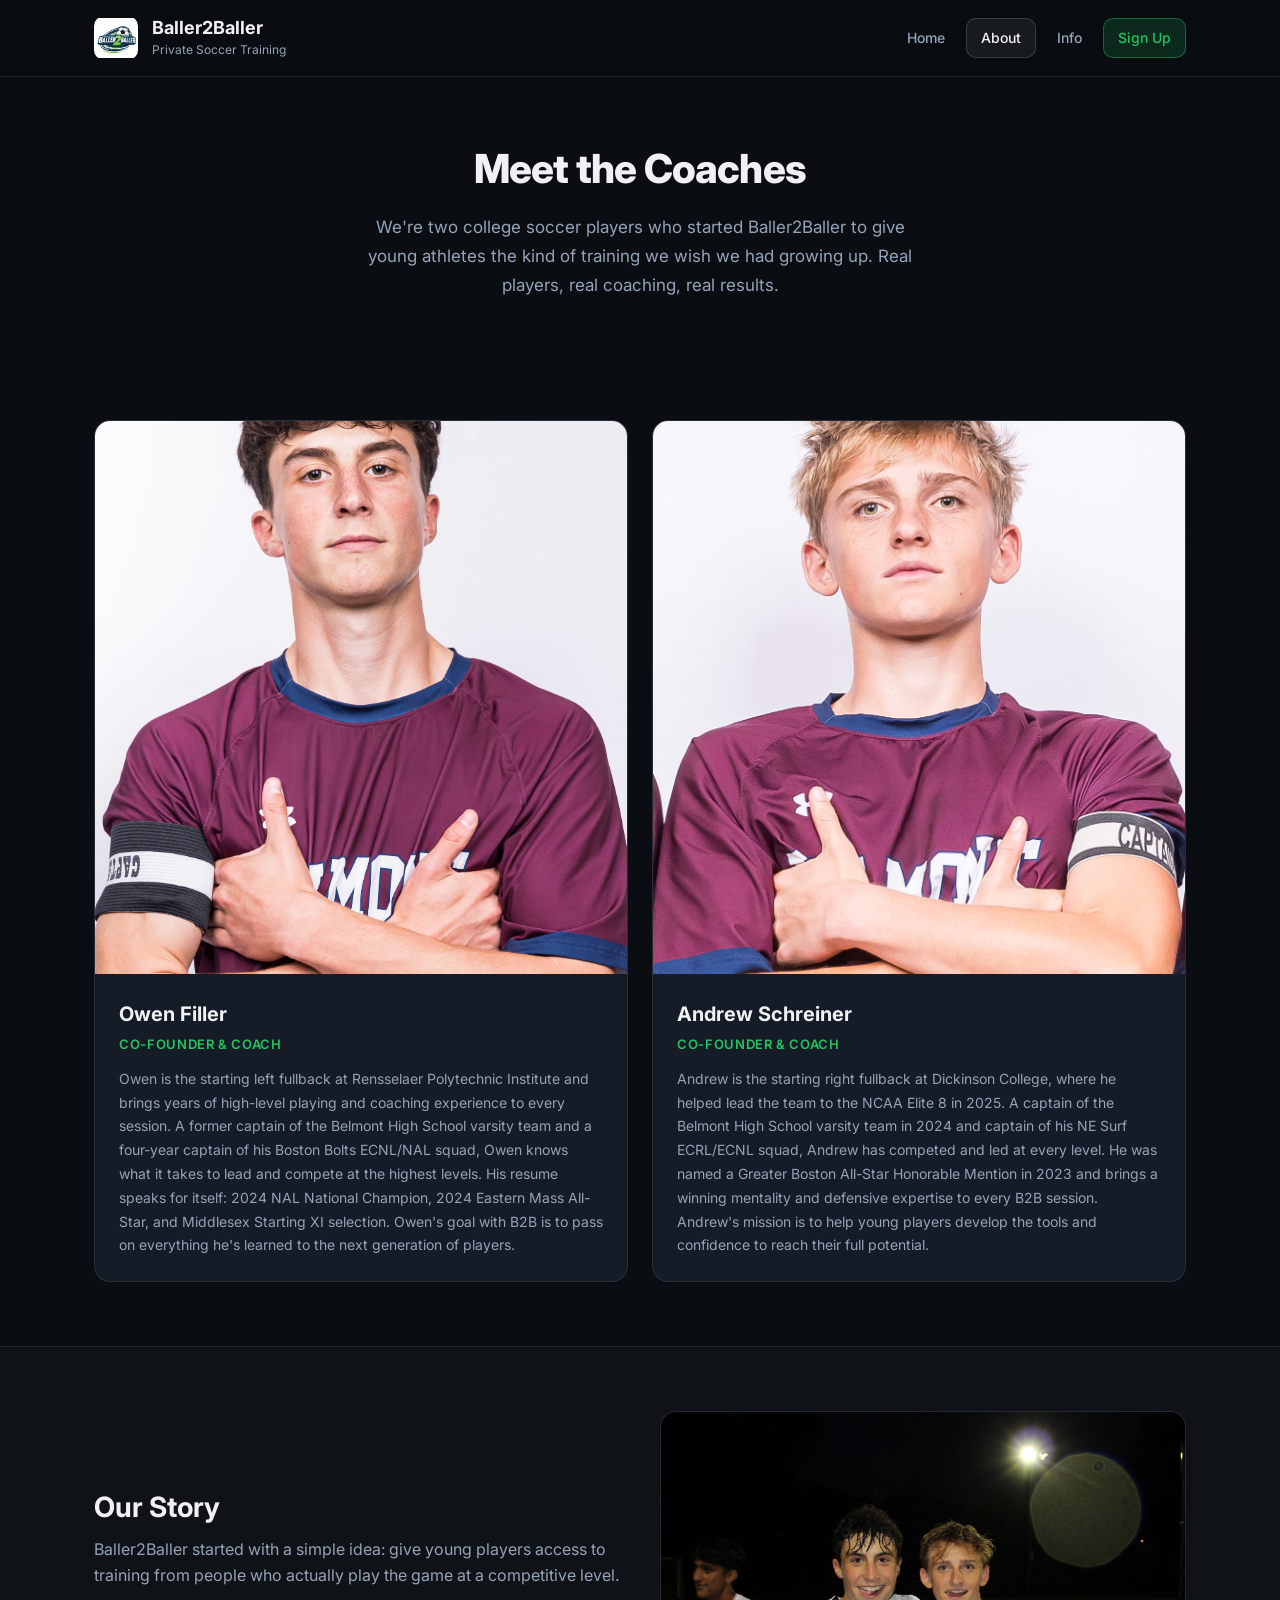
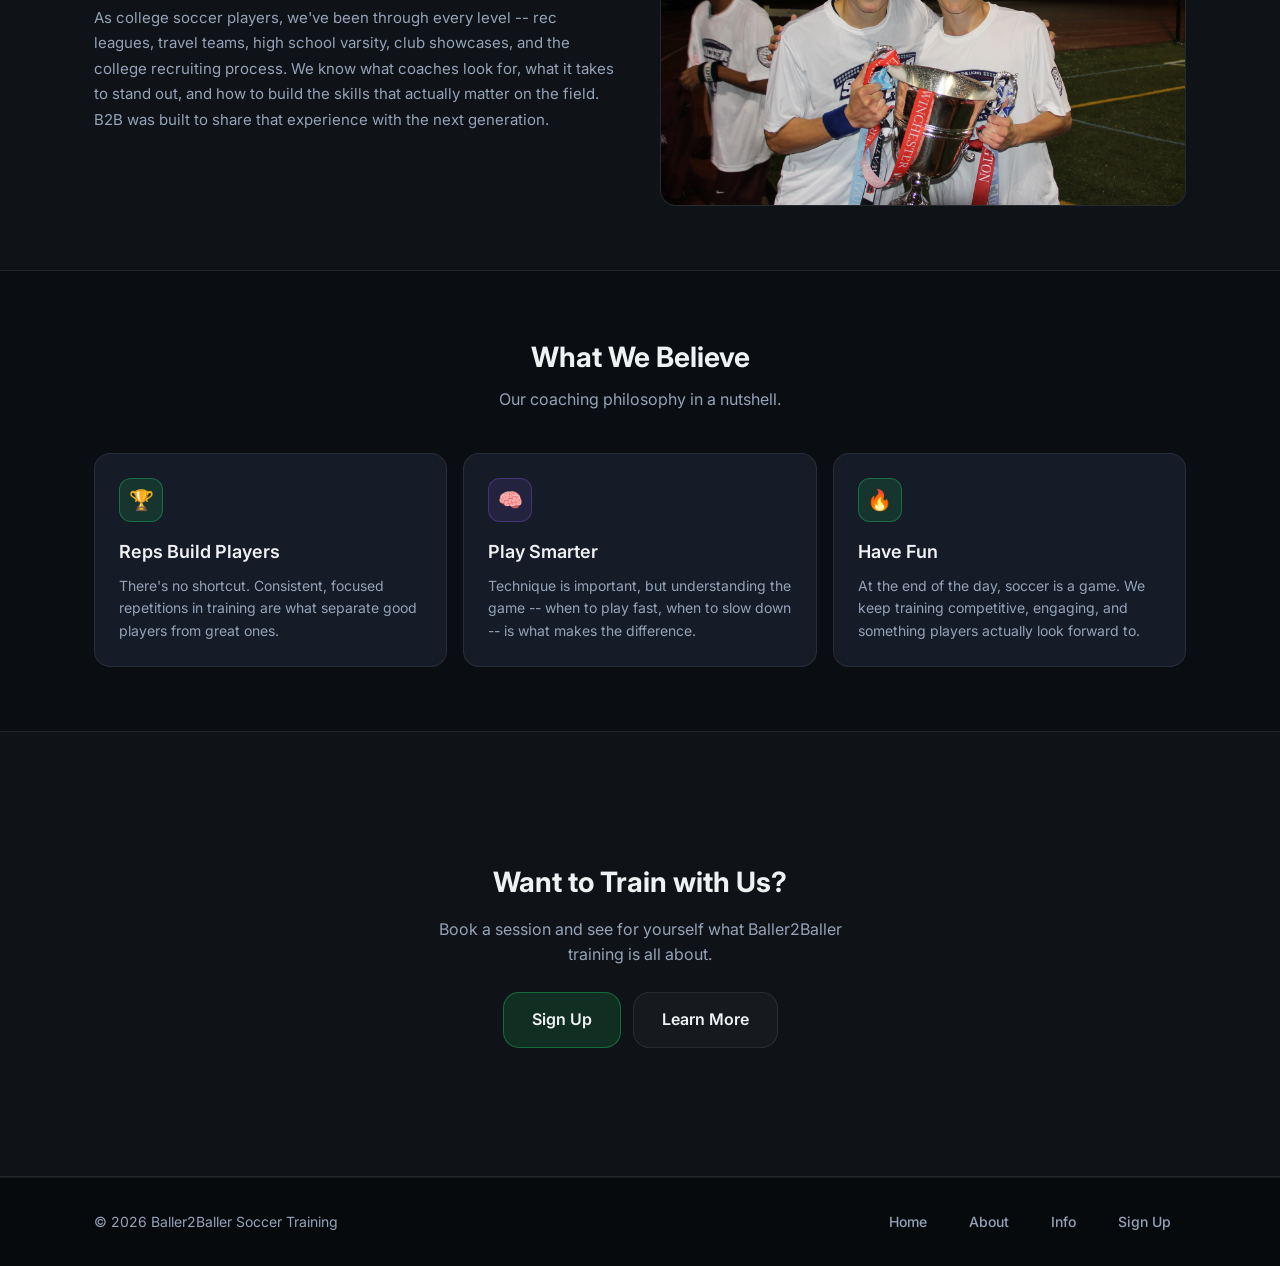
==== b2b-about.html @ dcfa29cb "Add files via upload" ====
<!DOCTYPE html>
<html lang="en">
<head>
  <meta charset="UTF-8">
  <meta name="viewport" content="width=device-width, initial-scale=1.0">
  <title>About | Baller2Baller</title>
  <link rel="preconnect" href="https://fonts.googleapis.com">
  <link rel="preconnect" href="https://fonts.gstatic.com" crossorigin>
  <link href="https://fonts.googleapis.com/css2?family=Inter:wght@400;500;600;700;800&display=swap" rel="stylesheet">
  <link rel="stylesheet" href="b2b-styles.css?v=2">
</head>
<body>

  <!-- Header -->
  <header class="site-header">
    <div class="container header-inner">
      <a href="b2b-home.html" class="brand">
        <img class="brand-logo-img" src="hero.jpg" alt="B2B Logo" style="width:44px;height:44px;max-width:44px;object-fit:contain;border-radius:10px;flex-shrink:0;">
        <div class="brand-text">
          <h1>Baller2Baller</h1>
          <p>Private Soccer Training</p>
        </div>
      </a>

      <button class="nav-toggle" id="navToggle" aria-label="Toggle menu">&#9776;</button>

      <nav class="nav" id="navMenu">
        <a class="nav-link" href="b2b-home.html">Home</a>
        <a class="nav-link active" href="b2b-about.html">About</a>
        <a class="nav-link" href="b2b-info.html">Info</a>
        <a class="nav-link nav-cta" href="b2b-signup.html">Sign Up</a>
      </nav>
    </div>
  </header>

  <main>
    <!-- Page Hero -->
    <section class="page-hero">
      <h2>Meet the Coaches</h2>
      <p>
        We're two college soccer players who started Baller2Baller to give young athletes the kind
        of training we wish we had growing up. Real players, real coaching, real results.
      </p>
    </section>

    <!-- Coach Profiles -->
    <section class="section">
      <div class="container">
        <div class="coaches-grid">

          <!-- Coach 1: You -->
          <div class="coach-card">
            <div class="coach-image">
              <img src="coach-owen.jpg" alt="Owen - Coach & Co-Founder"
                   style="object-position: center 5%; transform: scale(1.35);"
                   onerror="this.style.display='none'; this.nextElementSibling.style.display='flex';">
              <div class="image-placeholder" style="display:none;">
                <div class="icon">&#128247;</div>
                <p>Add your photo at<br><strong>coach-owen.jpg</strong></p>
              </div>
            </div>
            <div class="coach-info">
              <h3>Owen Filler</h3>
              <div class="coach-role">Co-Founder & Coach</div>
              <p class="coach-bio">
                Owen is the starting left fullback at Rensselaer Polytechnic Institute and brings
                years of high-level playing and coaching experience to every session. A former
                captain of the Belmont High School varsity team and a four-year captain of his
                Boston Bolts ECNL/NAL squad, Owen knows what it takes to lead and compete at
                the highest levels. His resume speaks for itself: 2024 NAL National Champion,
                2024 Eastern Mass All-Star, and Middlesex Starting XI selection. Owen's goal
                with B2B is to pass on everything he's learned to the next generation of players.
              </p>
            </div>
          </div>

          <!-- Coach 2: Andrew -->
          <div class="coach-card">
            <div class="coach-image">
              <img src="coach-andrew.jpg" alt="Andrew - Coach & Co-Founder"
                   style="object-position: center 5%;"
                   onerror="this.style.display='none'; this.nextElementSibling.style.display='flex';">
              <div class="image-placeholder" style="display:none;">
                <div class="icon">&#128247;</div>
                <p>Add Andrew's photo at<br><strong>coach-andrew.jpg</strong></p>
              </div>
            </div>
            <div class="coach-info">
              <h3>Andrew Schreiner</h3>
              <div class="coach-role">Co-Founder & Coach</div>
              <p class="coach-bio">
                Andrew is the starting right fullback at Dickinson College, where he helped lead
                the team to the NCAA Elite 8 in 2025. A captain of the Belmont High School
                varsity team in 2024 and captain of his NE Surf ECRL/ECNL squad, Andrew has
                competed and led at every level. He was named a Greater Boston All-Star
                Honorable Mention in 2023 and brings a winning mentality and defensive
                expertise to every B2B session. Andrew's mission is to help young players
                develop the tools and confidence to reach their full potential.
              </p>
            </div>
          </div>

        </div>
      </div>
    </section>

    <!-- Our Story -->
    <section class="section section-alt">
      <div class="container split">
        <div>
          <h2 class="section-title">Our Story</h2>
          <p class="section-subtitle" style="margin-bottom: 16px;">
            Baller2Baller started with a simple idea: give young players access to training
            from people who actually play the game at a competitive level.
          </p>
          <p style="color: var(--text-secondary); font-size: 15px; line-height: 1.7;">
            As college soccer players, we've been through every level -- rec leagues, travel
            teams, high school varsity, club showcases, and the college recruiting process.
            We know what coaches look for, what it takes to stand out, and how to build the
            skills that actually matter on the field. B2B was built to share that experience
            with the next generation.
          </p>
        </div>

        <div class="image-frame">
          <img src="coaches.jpg?v=2" alt="Owen and Andrew" style="width:100%;height:100%;object-fit:cover;object-position:35% 25%;transform:scale(1.4);">
        </div>
      </div>
    </section>

    <!-- What We Believe -->
    <section class="section">
      <div class="container">
        <div class="section-header">
          <h2 class="section-title">What We Believe</h2>
          <p class="section-subtitle">Our coaching philosophy in a nutshell.</p>
        </div>

        <div class="card-grid">
          <div class="card">
            <div class="card-icon">&#127942;</div>
            <h3>Reps Build Players</h3>
            <p>There's no shortcut. Consistent, focused repetitions in training are what separate good players from great ones.</p>
          </div>

          <div class="card">
            <div class="card-icon purple">&#129504;</div>
            <h3>Play Smarter</h3>
            <p>Technique is important, but understanding the game -- when to play fast, when to slow down -- is what makes the difference.</p>
          </div>

          <div class="card">
            <div class="card-icon">&#128293;</div>
            <h3>Have Fun</h3>
            <p>At the end of the day, soccer is a game. We keep training competitive, engaging, and something players actually look forward to.</p>
          </div>
        </div>
      </div>
    </section>

    <!-- CTA -->
    <section class="section section-alt">
      <div class="cta-block">
        <h3>Want to Train with Us?</h3>
        <p>Book a session and see for yourself what Baller2Baller training is all about.</p>
        <div class="btn-row">
          <a class="btn btn-lg" href="b2b-signup.html">Sign Up</a>
          <a class="btn btn-ghost btn-lg" href="b2b-info.html">Learn More</a>
        </div>
      </div>
    </section>
  </main>

  <!-- Footer -->
  <footer class="site-footer">
    <div class="container footer-inner">
      <p>&copy; 2026 Baller2Baller Soccer Training</p>
      <div class="row gap-sm">
        <a class="nav-link" href="b2b-home.html">Home</a>
        <a class="nav-link" href="b2b-about.html">About</a>
        <a class="nav-link" href="b2b-info.html">Info</a>
        <a class="nav-link" href="b2b-signup.html">Sign Up</a>
      </div>
    </div>
  </footer>

  <script src="b2b-script.js"></script>
</body>
</html>
---- b2b-styles.css ----
/* ========================================
   Baller2Baller (B2B) Soccer Training
   Modern & Minimal Design System
   ======================================== */

*, *::before, *::after { box-sizing: border-box; margin: 0; padding: 0; }

:root {
  --bg: #0a0e13;
  --surface: #111820;
  --card: #151c27;
  --card-hover: #1a2233;
  --text: #f0f1f3;
  --text-secondary: #94a3b8;
  --accent: #22c55e;
  --accent-glow: rgba(34, 197, 94, 0.15);
  --accent-border: rgba(34, 197, 94, 0.4);
  --purple: #8b5cf6;
  --purple-glow: rgba(139, 92, 246, 0.12);
  --border: rgba(255, 255, 255, 0.08);
  --border-hover: rgba(255, 255, 255, 0.15);
  --radius: 16px;
  --radius-sm: 10px;
  --radius-full: 999px;
  --font: 'Inter', -apple-system, BlinkMacSystemFont, 'Segoe UI', sans-serif;
  --transition: 0.25s cubic-bezier(0.4, 0, 0.2, 1);
}

/* Base */
html { scroll-behavior: smooth; }

body {
  font-family: var(--font);
  background: var(--bg);
  color: var(--text);
  line-height: 1.6;
  min-height: 100vh;
  -webkit-font-smoothing: antialiased;
}

img { max-width: 100%; display: block; }
img.brand-logo-img { width: 44px !important; height: 44px !important; max-width: 44px !important; object-fit: contain !important; flex-shrink: 0; border-radius: 10px; }
a { color: inherit; text-decoration: none; }

.container {
  max-width: 1140px;
  margin: 0 auto;
  padding: 0 24px;
}

/* ---- Header / Nav ---- */
.site-header {
  position: sticky;
  top: 0;
  z-index: 100;
  background: rgba(10, 14, 19, 0.88);
  backdrop-filter: blur(16px);
  -webkit-backdrop-filter: blur(16px);
  border-bottom: 1px solid var(--border);
  padding-left: 20px;
  padding-right: 20px;
}

.header-inner {
  display: flex;
  align-items: center;
  justify-content: space-between;
  padding: 16px 24px;
  gap: 16px;
}

.brand {
  display: flex;
  align-items: center;
  gap: 14px;
}

.brand-logo {
  width: 44px;
  height: 44px;
  border-radius: 12px;
  background: linear-gradient(135deg, var(--accent), #16a34a);
  display: grid;
  place-items: center;
  font-weight: 800;
  font-size: 16px;
  color: #fff;
  flex-shrink: 0;
}

.brand-logo-img {
  width: 44px;
  height: 44px;
  min-width: 44px;
  max-width: 44px;
  border-radius: 10px;
  object-fit: contain;
  flex-shrink: 0;
}

.brand-text h1 {
  font-size: 18px;
  font-weight: 700;
  line-height: 1.2;
}

.brand-text p {
  font-size: 12px;
  color: var(--text-secondary);
  margin-top: 1px;
}

.nav {
  display: flex;
  align-items: center;
  gap: 6px;
}

.nav-link {
  padding: 8px 14px;
  border-radius: var(--radius-sm);
  font-size: 14px;
  font-weight: 500;
  color: var(--text-secondary);
  border: 1px solid transparent;
  transition: var(--transition);
}

.nav-link:hover {
  color: var(--text);
  background: rgba(255, 255, 255, 0.04);
  border-color: var(--border);
}

.nav-link.active {
  color: var(--text);
  background: rgba(255, 255, 255, 0.06);
  border-color: var(--border-hover);
}

.nav-cta {
  color: var(--accent) !important;
  border-color: var(--accent-border) !important;
  background: var(--accent-glow) !important;
}

.nav-cta:hover {
  background: rgba(34, 197, 94, 0.22) !important;
}

/* Mobile nav toggle */
.nav-toggle {
  display: none;
  background: none;
  border: 1px solid var(--border);
  border-radius: var(--radius-sm);
  color: var(--text);
  padding: 8px 10px;
  cursor: pointer;
  font-size: 20px;
  line-height: 1;
}

/* ---- Buttons ---- */
.btn {
  display: inline-flex;
  align-items: center;
  gap: 8px;
  padding: 12px 22px;
  border-radius: var(--radius-sm);
  font-size: 15px;
  font-weight: 600;
  border: 1px solid var(--accent-border);
  background: var(--accent-glow);
  color: var(--text);
  cursor: pointer;
  transition: var(--transition);
}

.btn:hover {
  background: rgba(34, 197, 94, 0.25);
  transform: translateY(-1px);
}

.btn-ghost {
  border-color: var(--border);
  background: rgba(255, 255, 255, 0.03);
}

.btn-ghost:hover {
  background: rgba(255, 255, 255, 0.07);
  border-color: var(--border-hover);
}

.btn-lg {
  padding: 14px 28px;
  font-size: 16px;
  border-radius: var(--radius);
}

/* ---- Sections ---- */
.section {
  padding: 64px 0;
}

.section-alt {
  background: rgba(255, 255, 255, 0.02);
  border-top: 1px solid var(--border);
  border-bottom: 1px solid var(--border);
}

.section-title {
  font-size: 28px;
  font-weight: 700;
  margin-bottom: 8px;
}

.section-subtitle {
  color: var(--text-secondary);
  font-size: 16px;
  margin-bottom: 32px;
  max-width: 600px;
}

.section-header {
  text-align: center;
  margin-bottom: 40px;
}

.section-header .section-subtitle {
  margin-left: auto;
  margin-right: auto;
}

/* ---- Hero (Home Page) ---- */
.hero {
  padding: 80px 0 60px;
  position: relative;
  overflow: hidden;
}

.hero::before {
  content: '';
  position: absolute;
  top: -50%;
  left: 50%;
  transform: translateX(-50%);
  width: 600px;
  height: 600px;
  background: radial-gradient(circle, rgba(34, 197, 94, 0.06) 0%, transparent 70%);
  pointer-events: none;
}

.hero-grid {
  display: grid;
  grid-template-columns: 1.1fr 0.9fr;
  gap: 40px;
  align-items: center;
}

.hero-title {
  font-size: 48px;
  font-weight: 800;
  line-height: 1.08;
  margin-bottom: 16px;
  letter-spacing: -0.02em;
}

.hero-title .highlight {
  background: linear-gradient(135deg, var(--accent), #4ade80);
  -webkit-background-clip: text;
  -webkit-text-fill-color: transparent;
  background-clip: text;
}

.hero-text {
  color: var(--text-secondary);
  font-size: 17px;
  margin-bottom: 24px;
  max-width: 480px;
  line-height: 1.7;
}

.hero-actions {
  display: flex;
  gap: 12px;
  flex-wrap: wrap;
  margin-bottom: 28px;
}

.hero-badges {
  display: flex;
  gap: 10px;
  flex-wrap: wrap;
}

.badge {
  border: 1px solid var(--border);
  background: rgba(255, 255, 255, 0.03);
  padding: 6px 14px;
  border-radius: var(--radius-full);
  font-size: 13px;
  color: var(--text-secondary);
}

/* ---- Image Containers ---- */
.image-frame {
  border: 1px solid var(--border);
  border-radius: var(--radius);
  background: rgba(255, 255, 255, 0.02);
  overflow: hidden;
  position: relative;
  aspect-ratio: 4 / 3;
}

.image-frame img {
  width: 100%;
  height: 100%;
  object-fit: cover;
}

.image-frame.tall { aspect-ratio: 3 / 4; }
.image-frame.square { aspect-ratio: 1; }
.image-frame.wide { aspect-ratio: 16 / 9; }

.image-placeholder {
  position: absolute;
  inset: 0;
  display: flex;
  flex-direction: column;
  align-items: center;
  justify-content: center;
  color: var(--text-secondary);
  text-align: center;
  padding: 24px;
  gap: 8px;
}

.image-placeholder .icon {
  font-size: 32px;
  opacity: 0.4;
}

.image-placeholder p {
  font-size: 13px;
  opacity: 0.7;
}

/* ---- Cards ---- */
.card-grid {
  display: grid;
  grid-template-columns: repeat(3, 1fr);
  gap: 16px;
}

.card {
  border: 1px solid var(--border);
  border-radius: var(--radius);
  background: var(--card);
  padding: 24px;
  transition: var(--transition);
}

.card:hover {
  border-color: var(--border-hover);
  background: var(--card-hover);
  transform: translateY(-2px);
}

.card-icon {
  width: 44px;
  height: 44px;
  border-radius: 12px;
  display: grid;
  place-items: center;
  font-size: 20px;
  margin-bottom: 16px;
  background: var(--accent-glow);
  border: 1px solid var(--accent-border);
}

.card-icon.purple {
  background: var(--purple-glow);
  border-color: rgba(139, 92, 246, 0.3);
}

.card h3 {
  font-size: 18px;
  font-weight: 600;
  margin-bottom: 8px;
}

.card p {
  color: var(--text-secondary);
  font-size: 14px;
  line-height: 1.6;
}

/* ---- Split Layout ---- */
.split {
  display: grid;
  grid-template-columns: 1fr 1fr;
  gap: 40px;
  align-items: center;
}

.split-reverse { direction: rtl; }
.split-reverse > * { direction: ltr; }

/* ---- Coach Bio Cards (About Page) ---- */
.coach-card {
  border: 1px solid var(--border);
  border-radius: var(--radius);
  background: var(--card);
  overflow: hidden;
}

.coach-image {
  aspect-ratio: 1 / 1.04;
  background: rgba(255, 255, 255, 0.02);
  position: relative;
  overflow: hidden;
}

.coach-image img {
  width: 100%;
  height: 100%;
  object-fit: cover;
}

.coach-info {
  padding: 24px;
}

.coach-info h3 {
  font-size: 20px;
  font-weight: 700;
  margin-bottom: 4px;
}

.coach-role {
  color: var(--accent);
  font-size: 13px;
  font-weight: 600;
  text-transform: uppercase;
  letter-spacing: 0.05em;
  margin-bottom: 12px;
}

.coach-bio {
  color: var(--text-secondary);
  font-size: 14px;
  line-height: 1.7;
}

.coaches-grid {
  display: grid;
  grid-template-columns: 1fr 1fr;
  gap: 24px;
}

/* ---- Info Page ---- */
.info-block {
  display: grid;
  grid-template-columns: 1fr 1fr;
  gap: 40px;
  align-items: center;
  padding: 48px 0;
}

.info-block:not(:last-child) {
  border-bottom: 1px solid var(--border);
}

.info-block.reverse {
  direction: rtl;
}

.info-block.reverse > * {
  direction: ltr;
}

.info-content h3 {
  font-size: 24px;
  font-weight: 700;
  margin-bottom: 12px;
}

.info-content p {
  color: var(--text-secondary);
  font-size: 15px;
  line-height: 1.7;
  margin-bottom: 12px;
}

.info-list {
  list-style: none;
  margin-top: 16px;
}

.info-list li {
  color: var(--text-secondary);
  font-size: 14px;
  padding: 8px 0;
  padding-left: 20px;
  position: relative;
}

.info-list li::before {
  content: '';
  position: absolute;
  left: 0;
  top: 50%;
  transform: translateY(-50%);
  width: 8px;
  height: 8px;
  border-radius: 50%;
  background: var(--accent);
  opacity: 0.6;
}

/* ---- Signup / Embed Page ---- */
.embed-section {
  margin-bottom: 48px;
}

.embed-label {
  font-size: 13px;
  font-weight: 600;
  text-transform: uppercase;
  letter-spacing: 0.06em;
  color: var(--accent);
  margin-bottom: 12px;
}

.embed-container {
  border: 1px solid var(--border);
  border-radius: var(--radius);
  background: var(--card);
  overflow: hidden;
  min-height: 500px;
  position: relative;
}

.embed-container iframe {
  width: 100%;
  height: 100%;
  min-height: 500px;
  border: none;
  display: block;
}

.embed-placeholder {
  display: flex;
  flex-direction: column;
  align-items: center;
  justify-content: center;
  min-height: 500px;
  color: var(--text-secondary);
  text-align: center;
  padding: 40px;
  gap: 12px;
}

.embed-placeholder .embed-icon {
  font-size: 48px;
  opacity: 0.3;
}

.embed-placeholder h4 {
  font-size: 18px;
  color: var(--text);
}

.embed-placeholder p {
  font-size: 14px;
  max-width: 400px;
}

.embed-placeholder code {
  background: rgba(255, 255, 255, 0.06);
  padding: 4px 10px;
  border-radius: 6px;
  font-size: 13px;
  color: var(--accent);
}

/* ---- Page Hero (inner pages) ---- */
.page-hero {
  padding: 60px 0 32px;
  text-align: center;
}

.page-hero h2 {
  font-size: 40px;
  font-weight: 800;
  margin-bottom: 12px;
  letter-spacing: -0.02em;
}

.page-hero p {
  color: var(--text-secondary);
  font-size: 17px;
  max-width: 560px;
  margin: 0 auto 24px;
  line-height: 1.7;
}

/* ---- CTA Block ---- */
.cta-block {
  text-align: center;
  padding: 64px 24px;
}

.cta-block h3 {
  font-size: 28px;
  font-weight: 700;
  margin-bottom: 12px;
}

.cta-block p {
  color: var(--text-secondary);
  margin-bottom: 24px;
  max-width: 460px;
  margin-left: auto;
  margin-right: auto;
}

.cta-block .btn-row {
  display: flex;
  gap: 12px;
  justify-content: center;
  flex-wrap: wrap;
}

/* ---- Footer ---- */
.site-footer {
  border-top: 1px solid var(--border);
  padding: 24px 0;
  background: rgba(0, 0, 0, 0.3);
}

.footer-inner {
  display: flex;
  justify-content: space-between;
  align-items: center;
  gap: 16px;
  flex-wrap: wrap;
  font-size: 14px;
  color: var(--text-secondary);
}

/* ---- Utilities ---- */
.text-center { text-align: center; }
.mt-0 { margin-top: 0; }
.mb-0 { margin-bottom: 0; }
.gap-sm { gap: 8px; }
.row { display: flex; gap: 12px; flex-wrap: wrap; }
.row-center { display: flex; gap: 12px; flex-wrap: wrap; justify-content: center; }

/* ---- Responsive ---- */
@media (max-width: 900px) {
  .hero { padding: 48px 0 32px; }
  .hero-grid { grid-template-columns: 1fr; gap: 32px; }
  .hero-title { font-size: 36px; }
  .split { grid-template-columns: 1fr; gap: 32px; }
  .split-reverse { direction: ltr; }
  .card-grid { grid-template-columns: 1fr; }
  .coaches-grid { grid-template-columns: 1fr; }
  .info-block { grid-template-columns: 1fr; gap: 24px; }
  .info-block.reverse { direction: ltr; }
  .page-hero h2 { font-size: 30px; }
  .section { padding: 40px 0; }
}

@media (max-width: 640px) {
  .nav { display: none; }
  .nav.open {
    display: flex;
    flex-direction: column;
    position: absolute;
    top: 100%;
    left: 0;
    right: 0;
    background: var(--surface);
    border-bottom: 1px solid var(--border);
    padding: 16px 24px;
    gap: 8px;
  }
  .nav-toggle { display: block; }
  .header-inner { flex-wrap: wrap; }
  .hero-title { font-size: 30px; }
  .hero-text { font-size: 15px; }
}
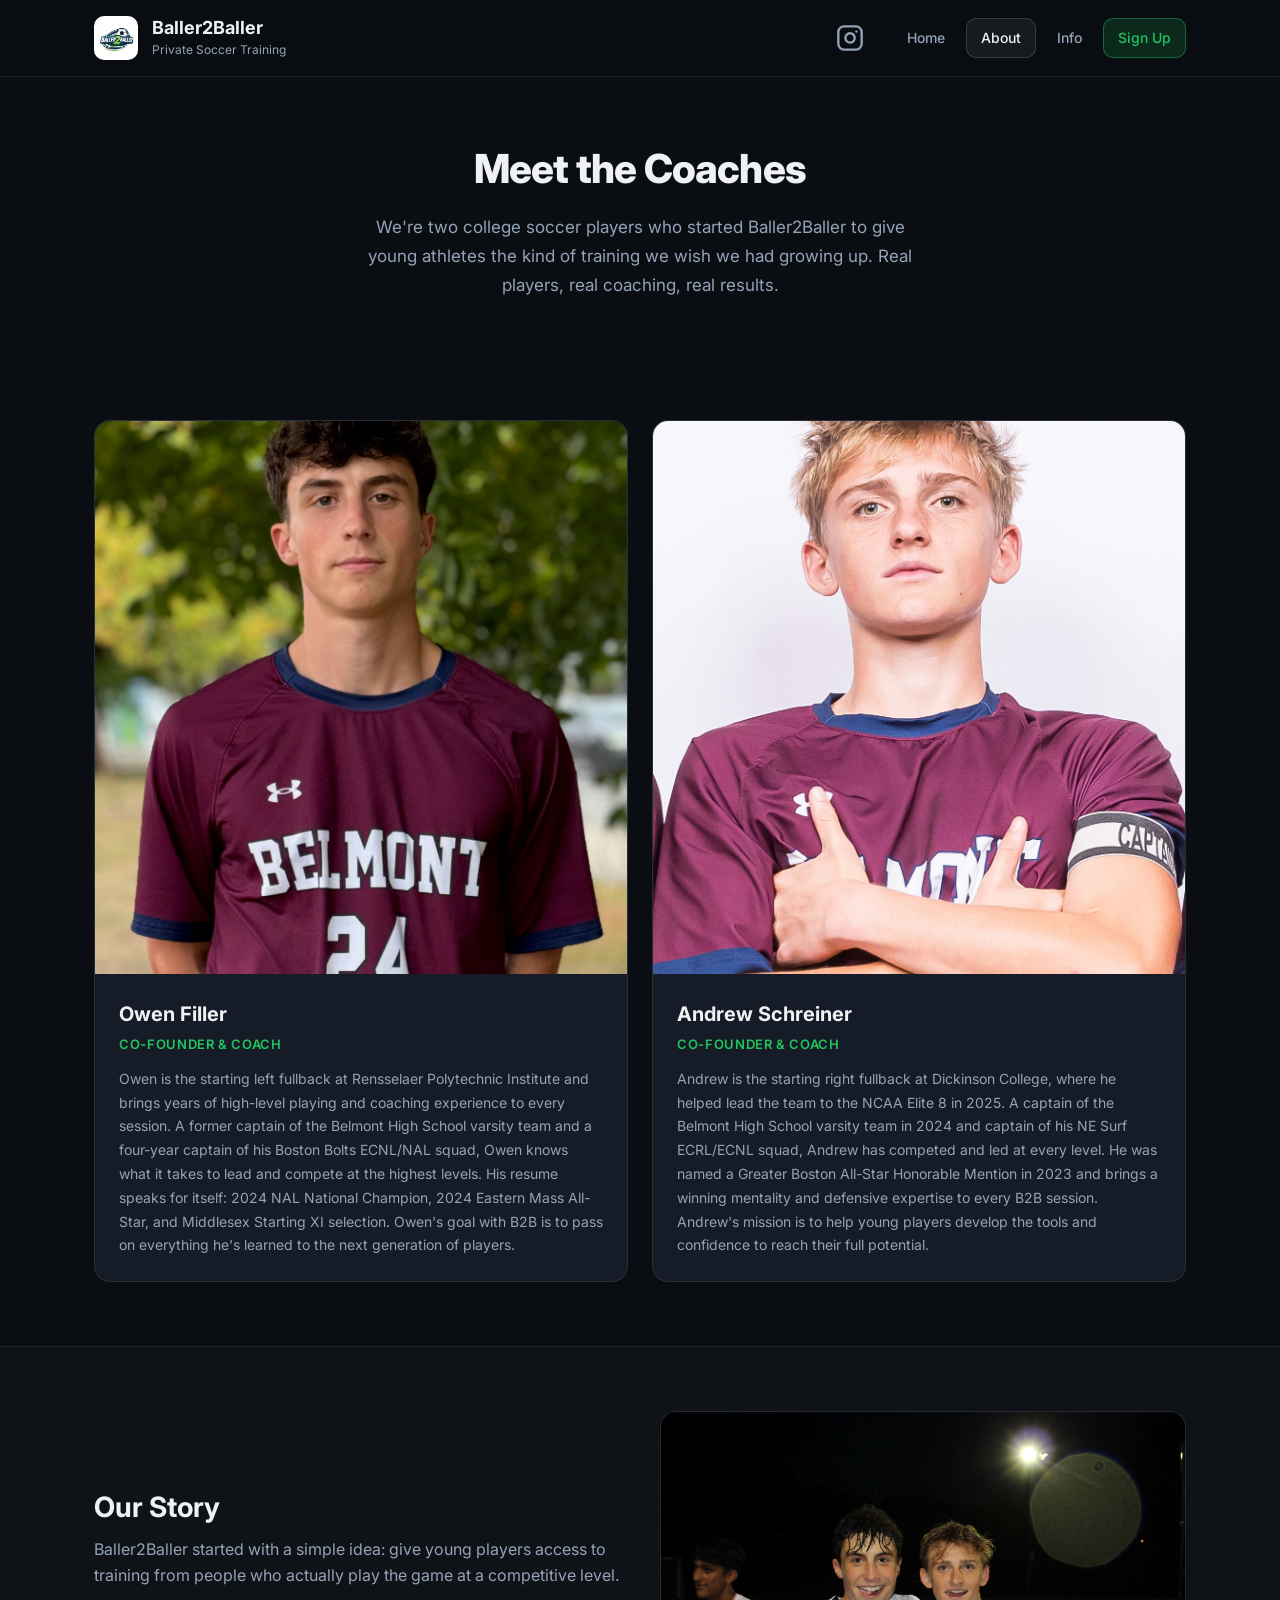
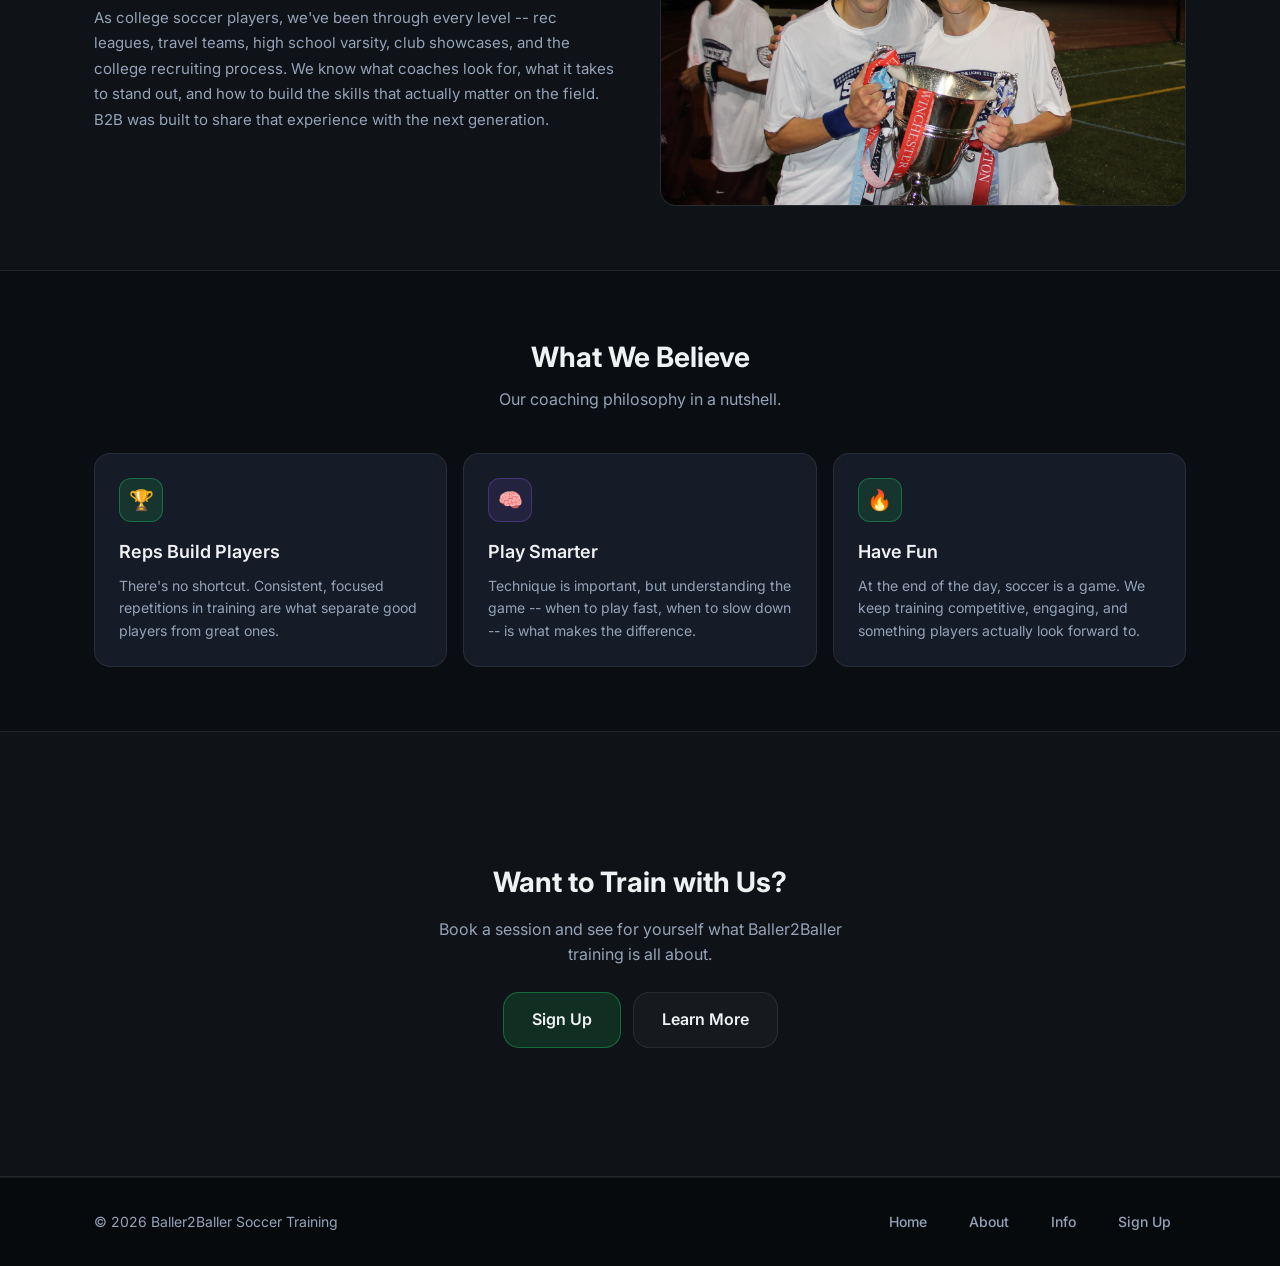
==== commit fb001401: "Add files via upload" ====
--- a/b2b-about.html
+++ b/b2b-about.html
@@ -15,11 +15,19 @@
   <header class="site-header">
     <div class="container header-inner">
       <a href="b2b-home.html" class="brand">
-        <img class="brand-logo-img" src="hero.jpg" alt="B2B Logo" style="width:44px;height:44px;max-width:44px;object-fit:contain;border-radius:10px;flex-shrink:0;">
+        <img class="brand-logo-img" src="hero.jpg" alt="B2B Logo" style="width:44px;height:44px;max-width:44px;object-fit:contain;border-radius:10px;flex-shrink:0;background:#fff;padding:3px;">
         <div class="brand-text">
           <h1>Baller2Baller</h1>
           <p>Private Soccer Training</p>
         </div>
+      </a>
+
+      <a href="https://www.instagram.com/baller2baller_soccertraining/" class="instagram-link" target="_blank" rel="noopener" aria-label="Instagram">
+        <svg xmlns="http://www.w3.org/2000/svg" width="28" height="28" viewBox="0 0 24 24" fill="none" stroke="currentColor" stroke-width="2" stroke-linecap="round" stroke-linejoin="round">
+          <rect x="2" y="2" width="20" height="20" rx="5" ry="5"/>
+          <path d="M16 11.37A4 4 0 1 1 12.63 8 4 4 0 0 1 16 11.37z"/>
+          <line x1="17.5" y1="6.5" x2="17.51" y2="6.5"/>
+        </svg>
       </a>
 
       <button class="nav-toggle" id="navToggle" aria-label="Toggle menu">&#9776;</button>
--- a/b2b-styles.css
+++ b/b2b-styles.css
@@ -39,7 +39,7 @@
 }
 
 img { max-width: 100%; display: block; }
-img.brand-logo-img { width: 44px !important; height: 44px !important; max-width: 44px !important; object-fit: contain !important; flex-shrink: 0; border-radius: 10px; }
+img.brand-logo-img { width: 44px !important; height: 44px !important; max-width: 44px !important; object-fit: contain !important; flex-shrink: 0; border-radius: 10px; background: #fff; padding: 3px; }
 a { color: inherit; text-decoration: none; }
 
 .container {
@@ -148,6 +148,20 @@
   background: rgba(34, 197, 94, 0.22) !important;
 }
 
+.instagram-link {
+  display: flex;
+  align-items: center;
+  justify-content: center;
+  color: var(--text-secondary);
+  margin-left: auto;
+  margin-right: 12px;
+  transition: color 0.2s;
+}
+
+.instagram-link:hover {
+  color: #e1306c;
+}
+
 /* Mobile nav toggle */
 .nav-toggle {
   display: none;
@@ -542,6 +556,31 @@
   position: relative;
 }
 
+.coming-soon-placeholder {
+  border: 2px dashed var(--border);
+  border-radius: var(--radius);
+  background: var(--card);
+  padding: 48px 24px;
+  text-align: center;
+  display: flex;
+  flex-direction: column;
+  align-items: center;
+  gap: 10px;
+}
+
+.coming-soon-title {
+  font-size: 1.1rem;
+  font-weight: 600;
+  color: var(--text);
+  margin: 0;
+}
+
+.coming-soon-body {
+  color: var(--text-secondary);
+  max-width: 420px;
+  margin: 0;
+}
+
 .embed-container iframe {
   width: 100%;
   height: 100%;
@@ -648,6 +687,135 @@
   flex-wrap: wrap;
   font-size: 14px;
   color: var(--text-secondary);
+}
+
+/* ---- Pricing ---- */
+.pricing-grid {
+  display: grid;
+  grid-template-columns: repeat(2, 1fr);
+  gap: 16px;
+}
+
+.pricing-card {
+  border: 1px solid var(--border);
+  border-radius: var(--radius);
+  background: var(--card);
+  padding: 28px;
+  transition: var(--transition);
+}
+
+.pricing-card:hover {
+  border-color: var(--border-hover);
+  background: var(--card-hover);
+  transform: translateY(-2px);
+}
+
+.pricing-featured {
+  border-color: var(--accent-border);
+  background: linear-gradient(135deg, rgba(34,197,94,0.08), var(--card));
+}
+
+.pricing-label {
+  font-size: 12px;
+  font-weight: 700;
+  text-transform: uppercase;
+  letter-spacing: 0.08em;
+  color: var(--accent);
+  margin-bottom: 10px;
+}
+
+.pricing-price {
+  font-size: 42px;
+  font-weight: 800;
+  line-height: 1;
+  margin-bottom: 6px;
+  letter-spacing: -0.02em;
+}
+
+.pricing-unit {
+  font-size: 16px;
+  font-weight: 500;
+  color: var(--text-secondary);
+}
+
+.pricing-note {
+  font-size: 13px;
+  color: var(--text-secondary);
+  margin-bottom: 16px;
+  padding-bottom: 16px;
+  border-bottom: 1px solid var(--border);
+}
+
+.pricing-list {
+  list-style: none;
+  display: flex;
+  flex-direction: column;
+  gap: 8px;
+}
+
+.pricing-list li {
+  font-size: 14px;
+  color: var(--text-secondary);
+  padding-left: 18px;
+  position: relative;
+}
+
+.pricing-list li::before {
+  content: '';
+  position: absolute;
+  left: 0;
+  top: 50%;
+  transform: translateY(-50%);
+  width: 6px;
+  height: 6px;
+  border-radius: 50%;
+  background: var(--accent);
+  opacity: 0.6;
+}
+
+/* Package cards */
+.pkg-discount {
+  font-size: 28px;
+  font-weight: 800;
+  color: var(--accent);
+  margin-bottom: 6px;
+  letter-spacing: -0.02em;
+}
+
+.pkg-note {
+  display: inline-block;
+  margin-top: 16px;
+  font-size: 12px;
+  font-weight: 600;
+  text-transform: uppercase;
+  letter-spacing: 0.06em;
+  color: var(--text-secondary);
+  border: 1px solid var(--border);
+  border-radius: var(--radius-full);
+  padding: 4px 12px;
+}
+
+.pkg-best {
+  border-color: var(--accent-border);
+  background: linear-gradient(135deg, rgba(34,197,94,0.08), var(--card));
+  position: relative;
+}
+
+.pkg-best-badge {
+  display: inline-block;
+  background: var(--accent);
+  color: #000;
+  font-size: 11px;
+  font-weight: 700;
+  text-transform: uppercase;
+  letter-spacing: 0.06em;
+  padding: 4px 12px;
+  border-radius: var(--radius-full);
+  margin-bottom: 12px;
+}
+
+@media (max-width: 640px) {
+  .pricing-grid { grid-template-columns: 1fr; }
 }
 
 /* ---- Utilities ---- */
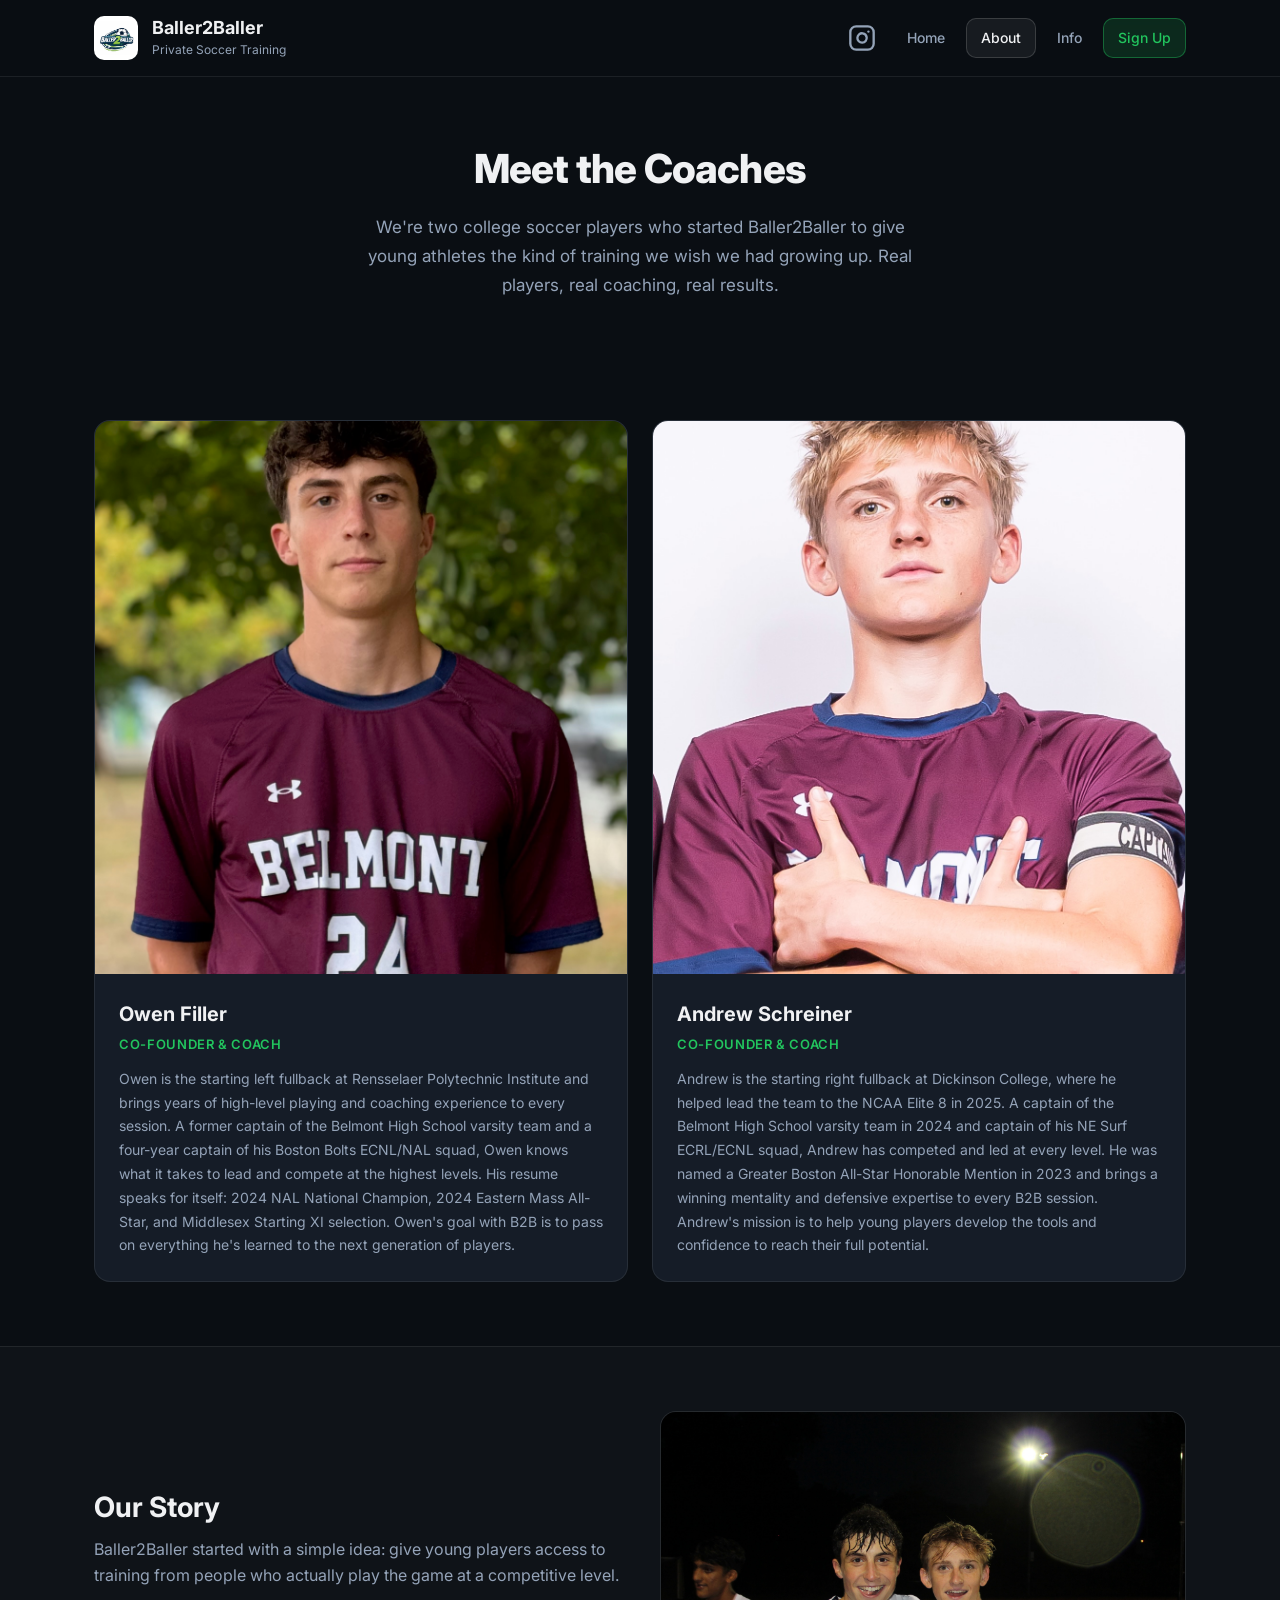
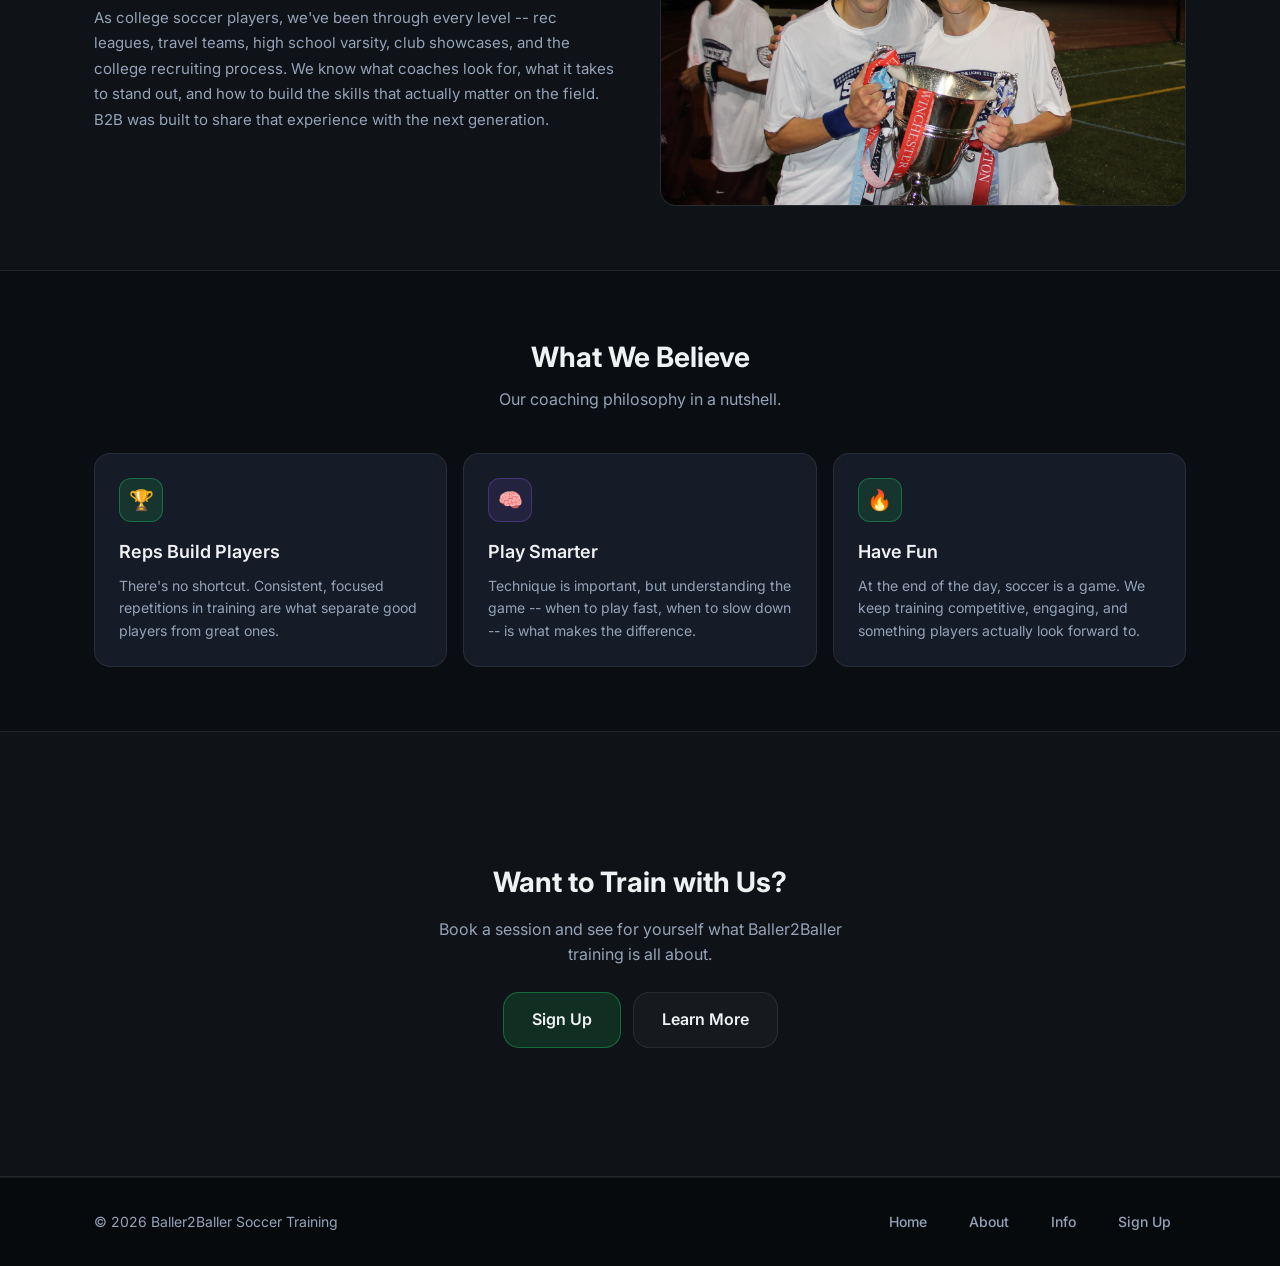
==== commit 6ea07c05: "Add files via upload" ====
--- a/b2b-about.html
+++ b/b2b-about.html
@@ -21,18 +21,16 @@
           <p>Private Soccer Training</p>
         </div>
       </a>
-
-      <a href="https://www.instagram.com/baller2baller_soccertraining/" class="instagram-link" target="_blank" rel="noopener" aria-label="Instagram">
-        <svg xmlns="http://www.w3.org/2000/svg" width="28" height="28" viewBox="0 0 24 24" fill="none" stroke="currentColor" stroke-width="2" stroke-linecap="round" stroke-linejoin="round">
-          <rect x="2" y="2" width="20" height="20" rx="5" ry="5"/>
-          <path d="M16 11.37A4 4 0 1 1 12.63 8 4 4 0 0 1 16 11.37z"/>
-          <line x1="17.5" y1="6.5" x2="17.51" y2="6.5"/>
-        </svg>
-      </a>
-
       <button class="nav-toggle" id="navToggle" aria-label="Toggle menu">&#9776;</button>
 
       <nav class="nav" id="navMenu">
+        <a href="https://www.instagram.com/baller2baller_soccertraining/" class="instagram-link" target="_blank" rel="noopener" aria-label="Instagram">
+          <svg xmlns="http://www.w3.org/2000/svg" width="28" height="28" viewBox="0 0 24 24" fill="none" stroke="currentColor" stroke-width="2" stroke-linecap="round" stroke-linejoin="round">
+            <rect x="2" y="2" width="20" height="20" rx="5" ry="5"/>
+            <path d="M16 11.37A4 4 0 1 1 12.63 8 4 4 0 0 1 16 11.37z"/>
+            <line x1="17.5" y1="6.5" x2="17.51" y2="6.5"/>
+          </svg>
+        </a>
         <a class="nav-link" href="b2b-home.html">Home</a>
         <a class="nav-link active" href="b2b-about.html">About</a>
         <a class="nav-link" href="b2b-info.html">Info</a>
--- a/b2b-styles.css
+++ b/b2b-styles.css
@@ -153,8 +153,7 @@
   align-items: center;
   justify-content: center;
   color: var(--text-secondary);
-  margin-left: auto;
-  margin-right: 12px;
+  padding: 8px 10px;
   transition: color 0.2s;
 }
 
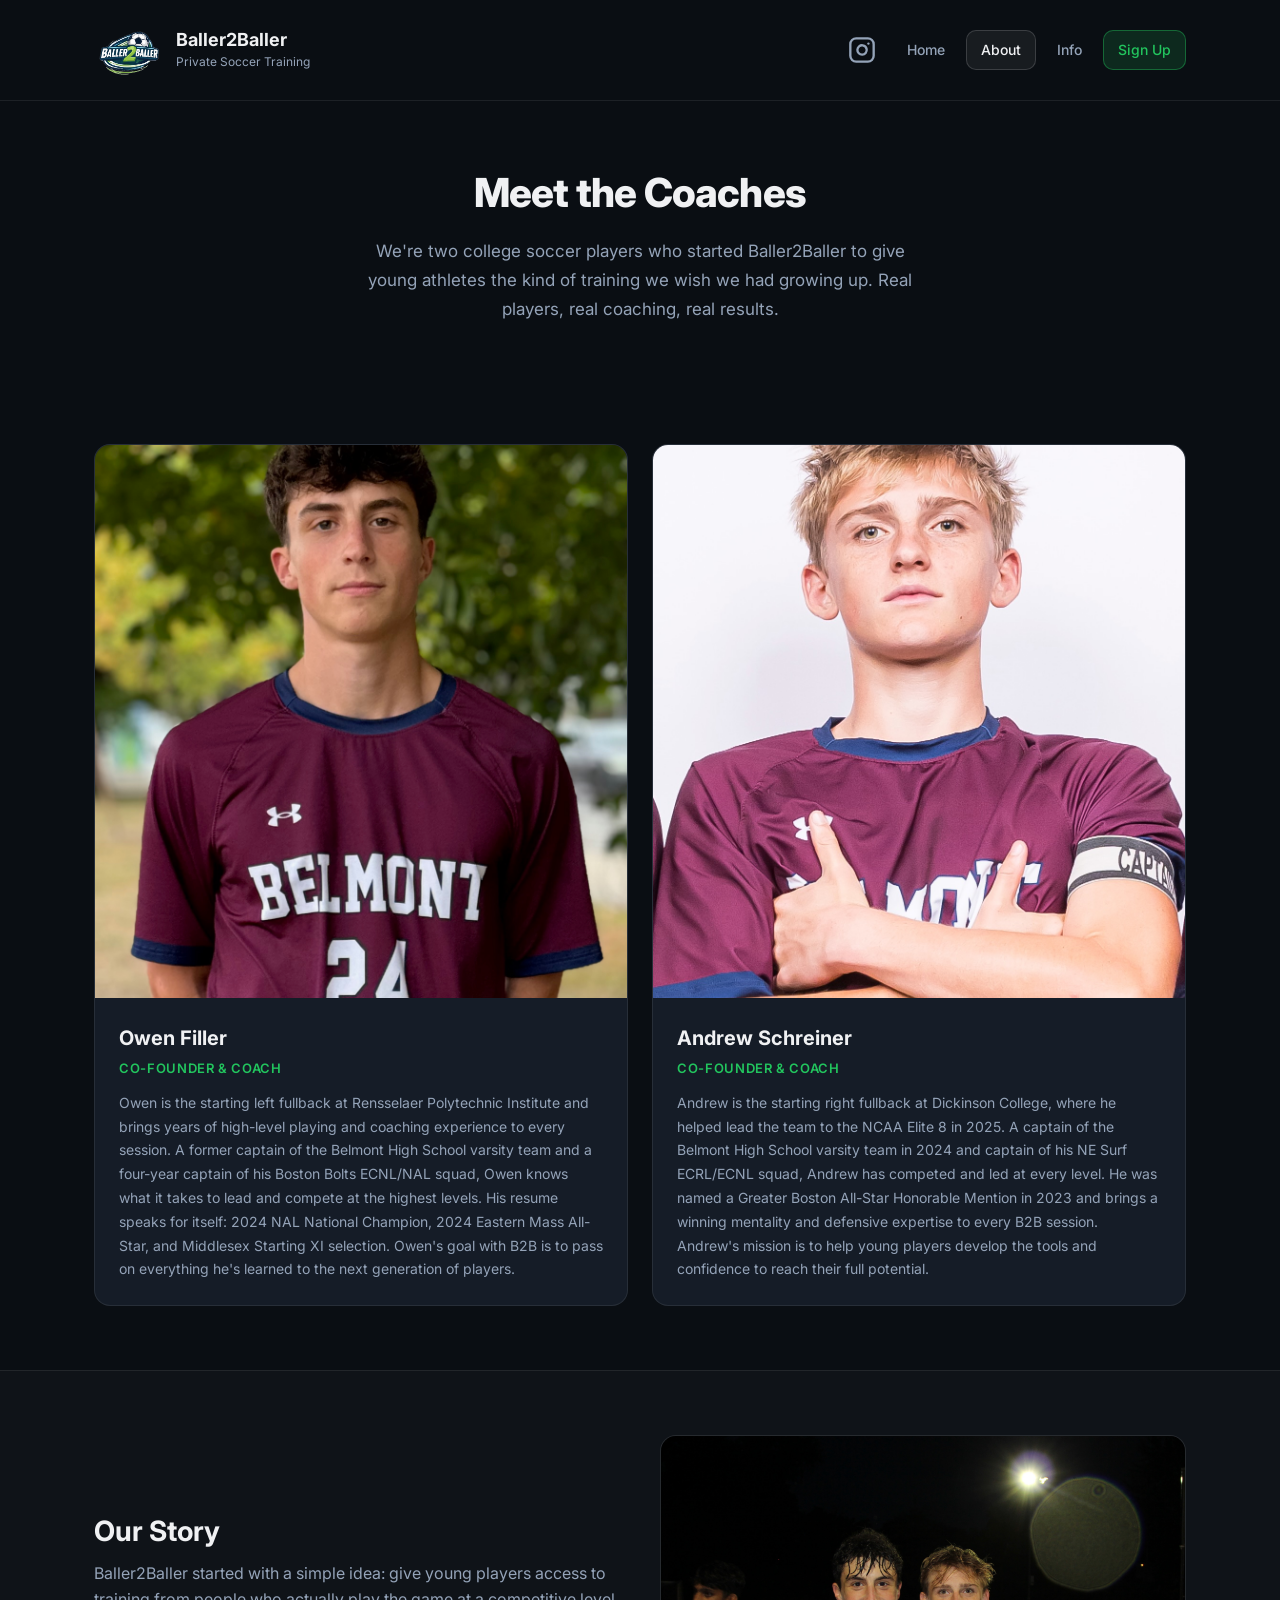
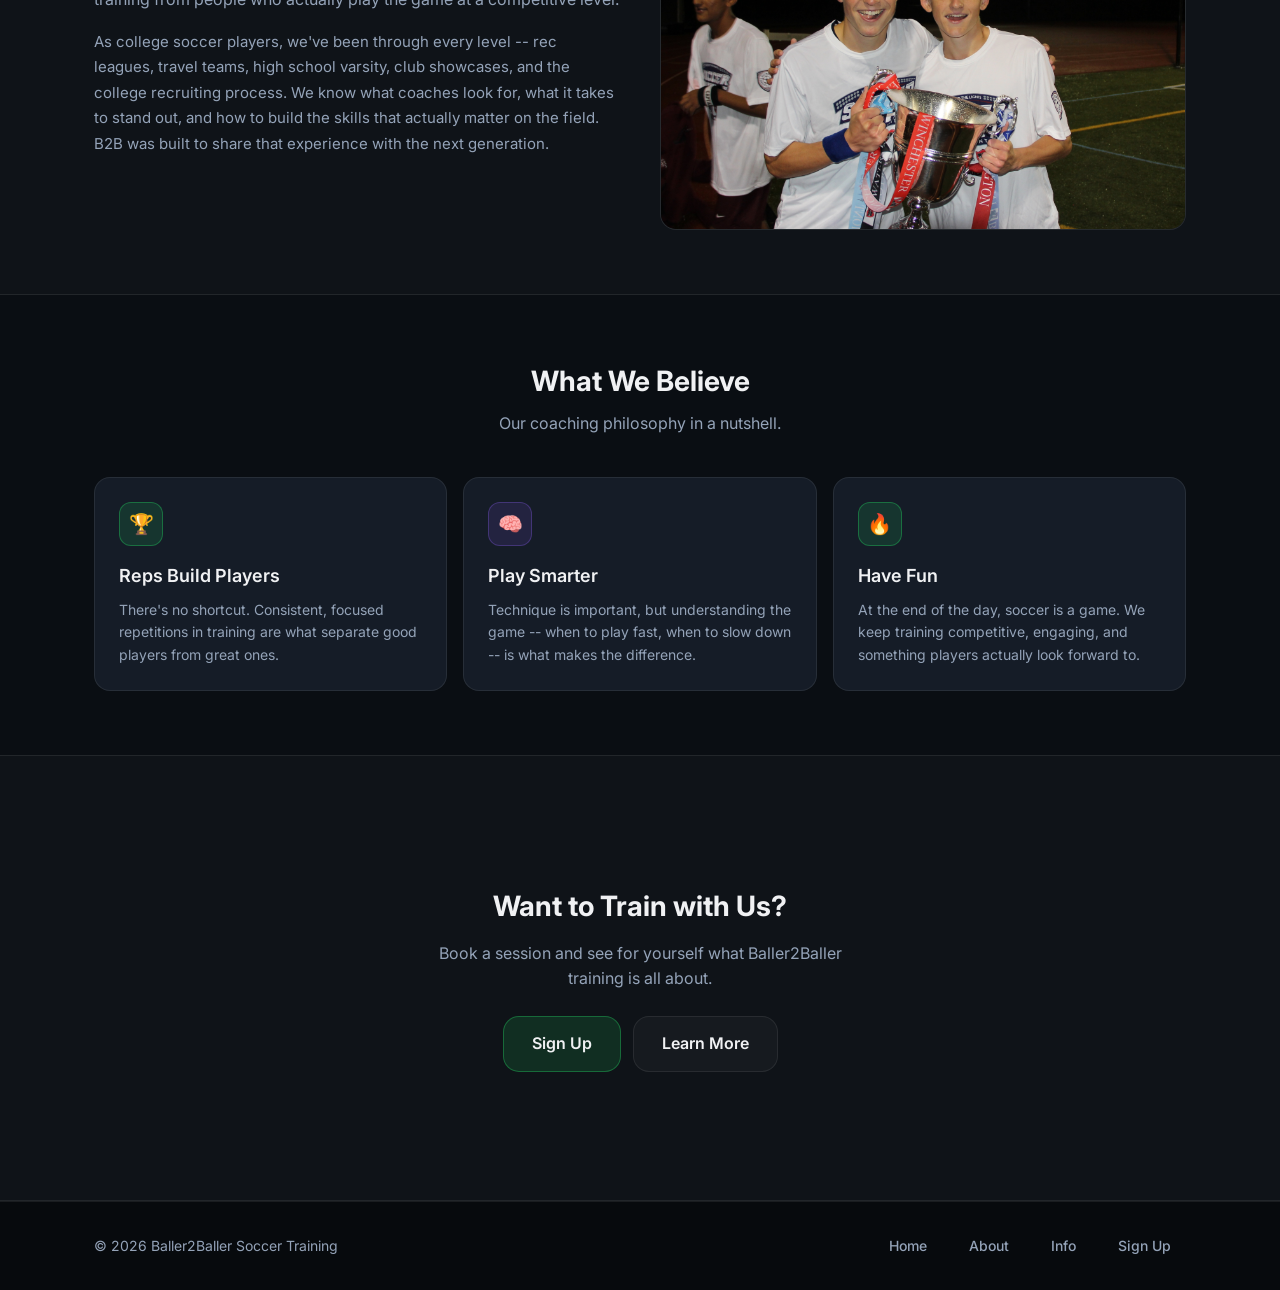
==== commit 927e777d: "Add files via upload" ====
--- a/b2b-about.html
+++ b/b2b-about.html
@@ -15,7 +15,7 @@
   <header class="site-header">
     <div class="container header-inner">
       <a href="b2b-home.html" class="brand">
-        <img class="brand-logo-img" src="hero.jpg" alt="B2B Logo" style="width:44px;height:44px;max-width:44px;object-fit:contain;border-radius:10px;flex-shrink:0;background:#fff;padding:3px;">
+        <img class="brand-logo-img" src="logo.png" alt="B2B Logo" style="width:68px;height:68px;max-width:68px;object-fit:contain;flex-shrink:0;">
         <div class="brand-text">
           <h1>Baller2Baller</h1>
           <p>Private Soccer Training</p>
--- a/b2b-styles.css
+++ b/b2b-styles.css
@@ -39,7 +39,7 @@
 }
 
 img { max-width: 100%; display: block; }
-img.brand-logo-img { width: 44px !important; height: 44px !important; max-width: 44px !important; object-fit: contain !important; flex-shrink: 0; border-radius: 10px; background: #fff; padding: 3px; }
+img.brand-logo-img { width: 68px !important; height: 68px !important; max-width: 68px !important; object-fit: contain !important; flex-shrink: 0; }
 a { color: inherit; text-decoration: none; }
 
 .container {
@@ -53,9 +53,7 @@
   position: sticky;
   top: 0;
   z-index: 100;
-  background: rgba(10, 14, 19, 0.88);
-  backdrop-filter: blur(16px);
-  -webkit-backdrop-filter: blur(16px);
+  background: #0a0e13;
   border-bottom: 1px solid var(--border);
   padding-left: 20px;
   padding-right: 20px;
@@ -93,7 +91,6 @@
   height: 44px;
   min-width: 44px;
   max-width: 44px;
-  border-radius: 10px;
   object-fit: contain;
   flex-shrink: 0;
 }
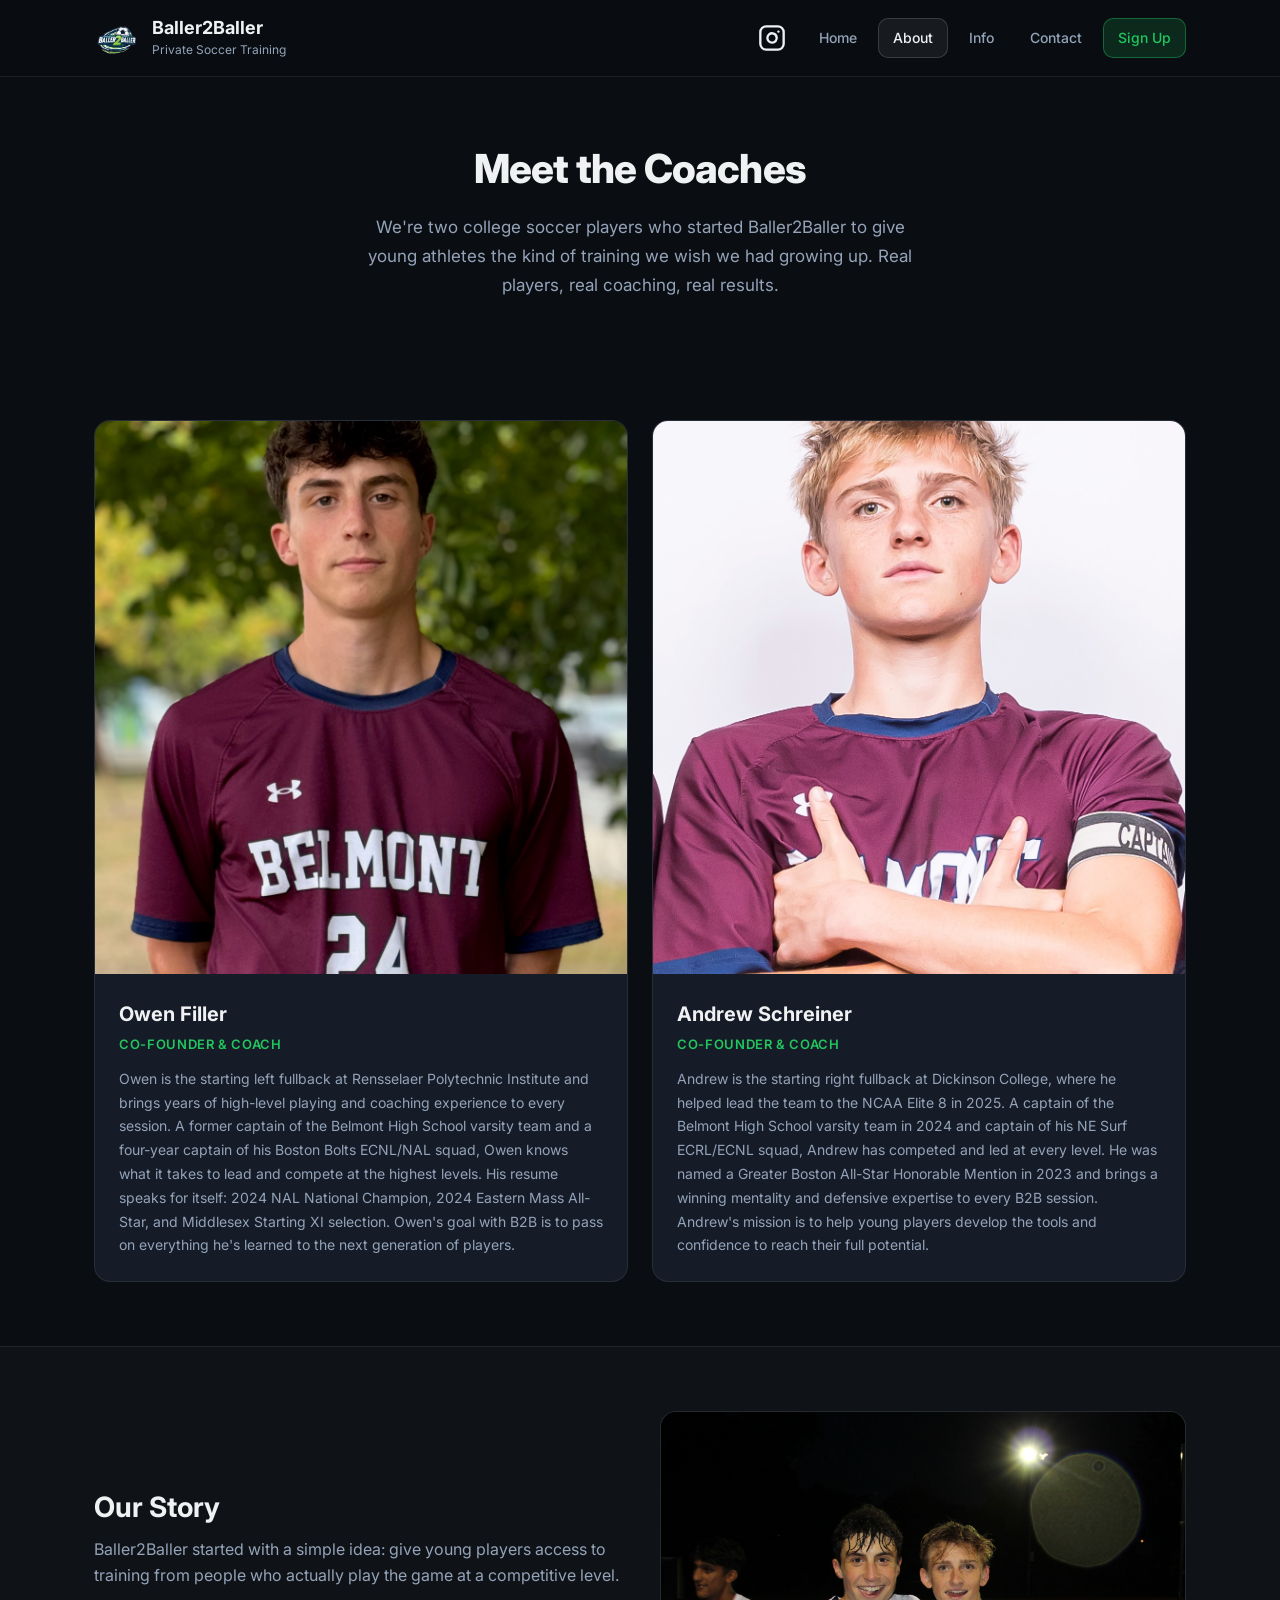
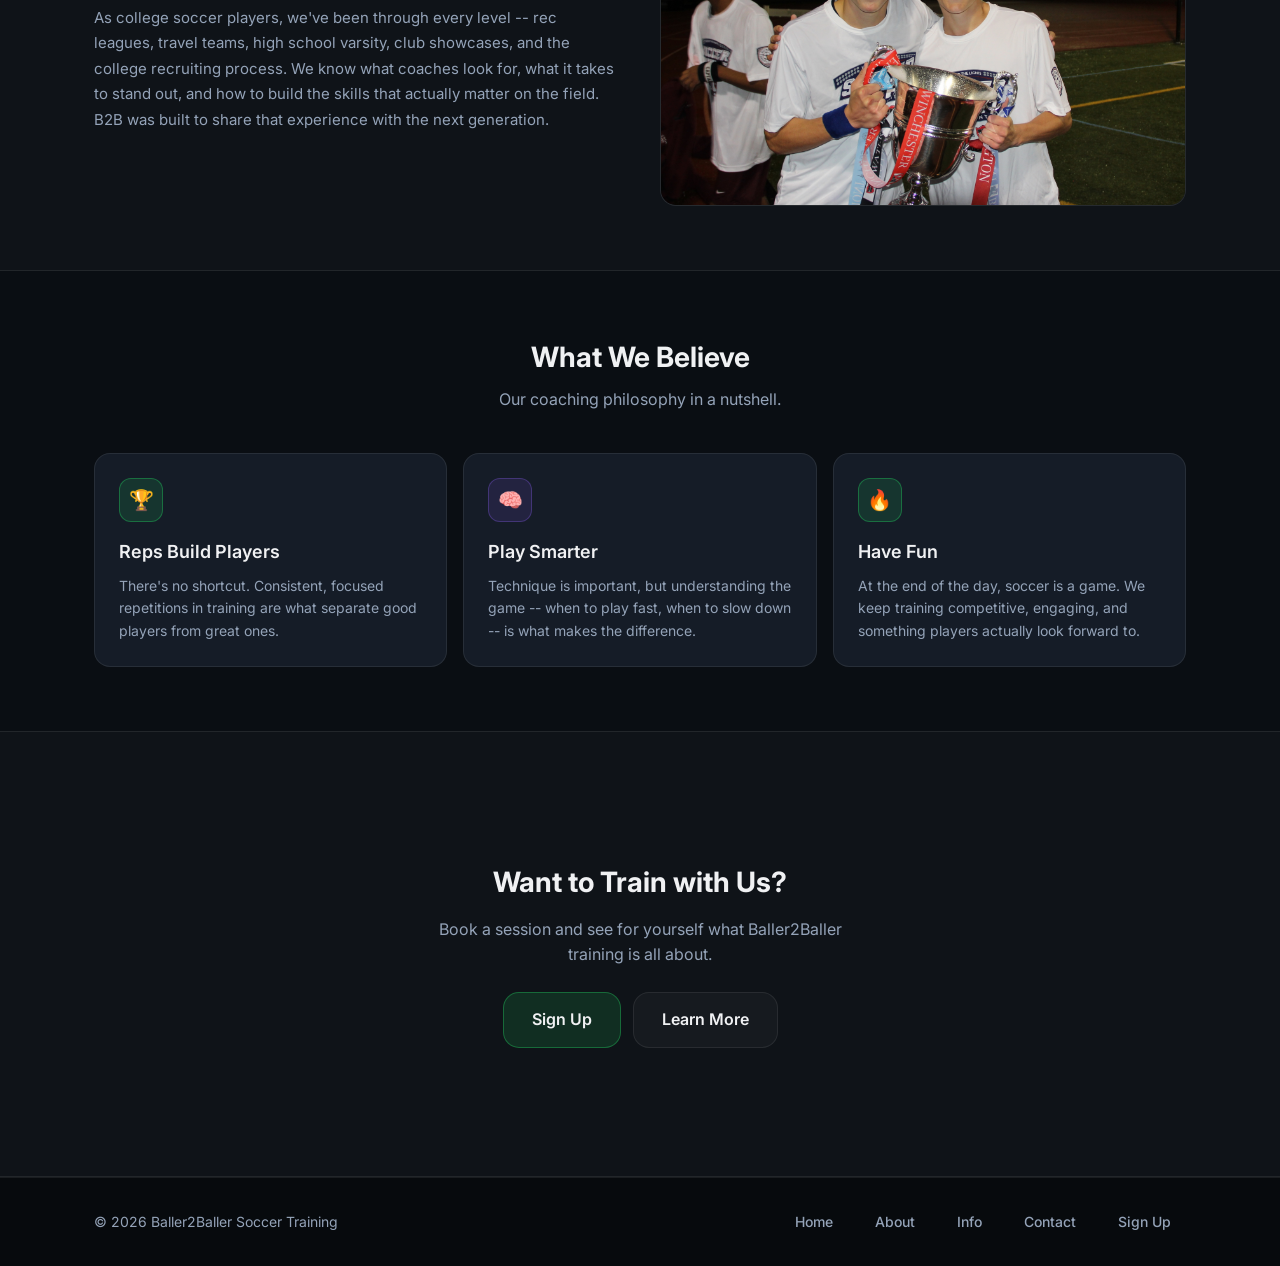
==== commit 96727335: "Add files via upload" ====
--- a/b2b-about.html
+++ b/b2b-about.html
@@ -34,6 +34,7 @@
         <a class="nav-link" href="b2b-home.html">Home</a>
         <a class="nav-link active" href="b2b-about.html">About</a>
         <a class="nav-link" href="b2b-info.html">Info</a>
+        <a class="nav-link" href="b2b-contact.html">Contact</a>
         <a class="nav-link nav-cta" href="b2b-signup.html">Sign Up</a>
       </nav>
     </div>
@@ -185,6 +186,7 @@
         <a class="nav-link" href="b2b-home.html">Home</a>
         <a class="nav-link" href="b2b-about.html">About</a>
         <a class="nav-link" href="b2b-info.html">Info</a>
+        <a class="nav-link" href="b2b-contact.html">Contact</a>
         <a class="nav-link" href="b2b-signup.html">Sign Up</a>
       </div>
     </div>
--- a/b2b-styles.css
+++ b/b2b-styles.css
@@ -39,7 +39,7 @@
 }
 
 img { max-width: 100%; display: block; }
-img.brand-logo-img { width: 68px !important; height: 68px !important; max-width: 68px !important; object-fit: contain !important; flex-shrink: 0; }
+img.brand-logo-img { width: 44px !important; height: 44px !important; max-width: 44px !important; object-fit: contain !important; flex-shrink: 0; border-radius: 10px; }
 a { color: inherit; text-decoration: none; }
 
 .container {
@@ -53,7 +53,9 @@
   position: sticky;
   top: 0;
   z-index: 100;
-  background: #0a0e13;
+  background: rgba(10, 14, 19, 0.88);
+  backdrop-filter: blur(16px);
+  -webkit-backdrop-filter: blur(16px);
   border-bottom: 1px solid var(--border);
   padding-left: 20px;
   padding-right: 20px;
@@ -91,6 +93,7 @@
   height: 44px;
   min-width: 44px;
   max-width: 44px;
+  border-radius: 10px;
   object-fit: contain;
   flex-shrink: 0;
 }
@@ -149,8 +152,9 @@
   display: flex;
   align-items: center;
   justify-content: center;
-  color: var(--text-secondary);
-  padding: 8px 10px;
+  color: var(--muted);
+  margin-left: auto;
+  margin-right: 12px;
   transition: color 0.2s;
 }
 
@@ -572,7 +576,7 @@
 }
 
 .coming-soon-body {
-  color: var(--text-secondary);
+  color: var(--muted);
   max-width: 420px;
   margin: 0;
 }
@@ -856,3 +860,123 @@
   .hero-title { font-size: 30px; }
   .hero-text { font-size: 15px; }
 }
+
+/* ---- Contact Page ---- */
+.contact-grid {
+  display: flex;
+  flex-direction: column;
+  gap: 16px;
+  max-width: 680px;
+  margin: 0 auto;
+}
+
+.contact-card {
+  display: flex;
+  align-items: center;
+  gap: 20px;
+  background: var(--card);
+  border: 1px solid var(--border);
+  border-radius: var(--radius);
+  padding: 28px 24px;
+  text-decoration: none;
+  color: var(--text);
+  transition: border-color 0.2s, transform 0.2s, box-shadow 0.2s;
+}
+
+.contact-card:hover {
+  border-color: var(--accent);
+  transform: translateY(-2px);
+  box-shadow: 0 8px 24px rgba(0,0,0,0.3);
+}
+
+.contact-card-icon {
+  width: 60px;
+  height: 60px;
+  border-radius: 14px;
+  background: rgba(74, 222, 128, 0.12);
+  color: var(--accent);
+  display: flex;
+  align-items: center;
+  justify-content: center;
+  flex-shrink: 0;
+}
+
+.contact-card-icon.instagram {
+  background: rgba(225, 48, 108, 0.12);
+  color: #e1306c;
+}
+
+.contact-card-content {
+  flex: 1;
+}
+
+.contact-card-content h3 {
+  font-size: 18px;
+  font-weight: 700;
+  margin-bottom: 4px;
+}
+
+.contact-card-handle {
+  font-size: 14px;
+  color: var(--accent);
+  font-weight: 500;
+  margin-bottom: 6px;
+}
+
+.contact-card-icon.instagram ~ .contact-card-content .contact-card-handle {
+  color: #e1306c;
+}
+
+.contact-card-note {
+  font-size: 13px;
+  color: var(--text-secondary);
+  margin: 0;
+  line-height: 1.5;
+}
+
+.contact-card-arrow {
+  font-size: 20px;
+  color: var(--muted);
+  transition: transform 0.2s, color 0.2s;
+  flex-shrink: 0;
+}
+
+.contact-card:hover .contact-card-arrow {
+  transform: translateX(4px);
+  color: var(--accent);
+}
+
+/* ---- FAQ ---- */
+.faq-list {
+  display: flex;
+  flex-direction: column;
+  gap: 0;
+  max-width: 680px;
+  margin: 0 auto;
+  border: 1px solid var(--border);
+  border-radius: var(--radius);
+  overflow: hidden;
+}
+
+.faq-item {
+  padding: 22px 24px;
+  border-bottom: 1px solid var(--border);
+}
+
+.faq-item:last-child {
+  border-bottom: none;
+}
+
+.faq-item h4 {
+  font-size: 15px;
+  font-weight: 600;
+  margin-bottom: 6px;
+  color: var(--text);
+}
+
+.faq-item p {
+  font-size: 14px;
+  color: var(--text-secondary);
+  margin: 0;
+  line-height: 1.6;
+}
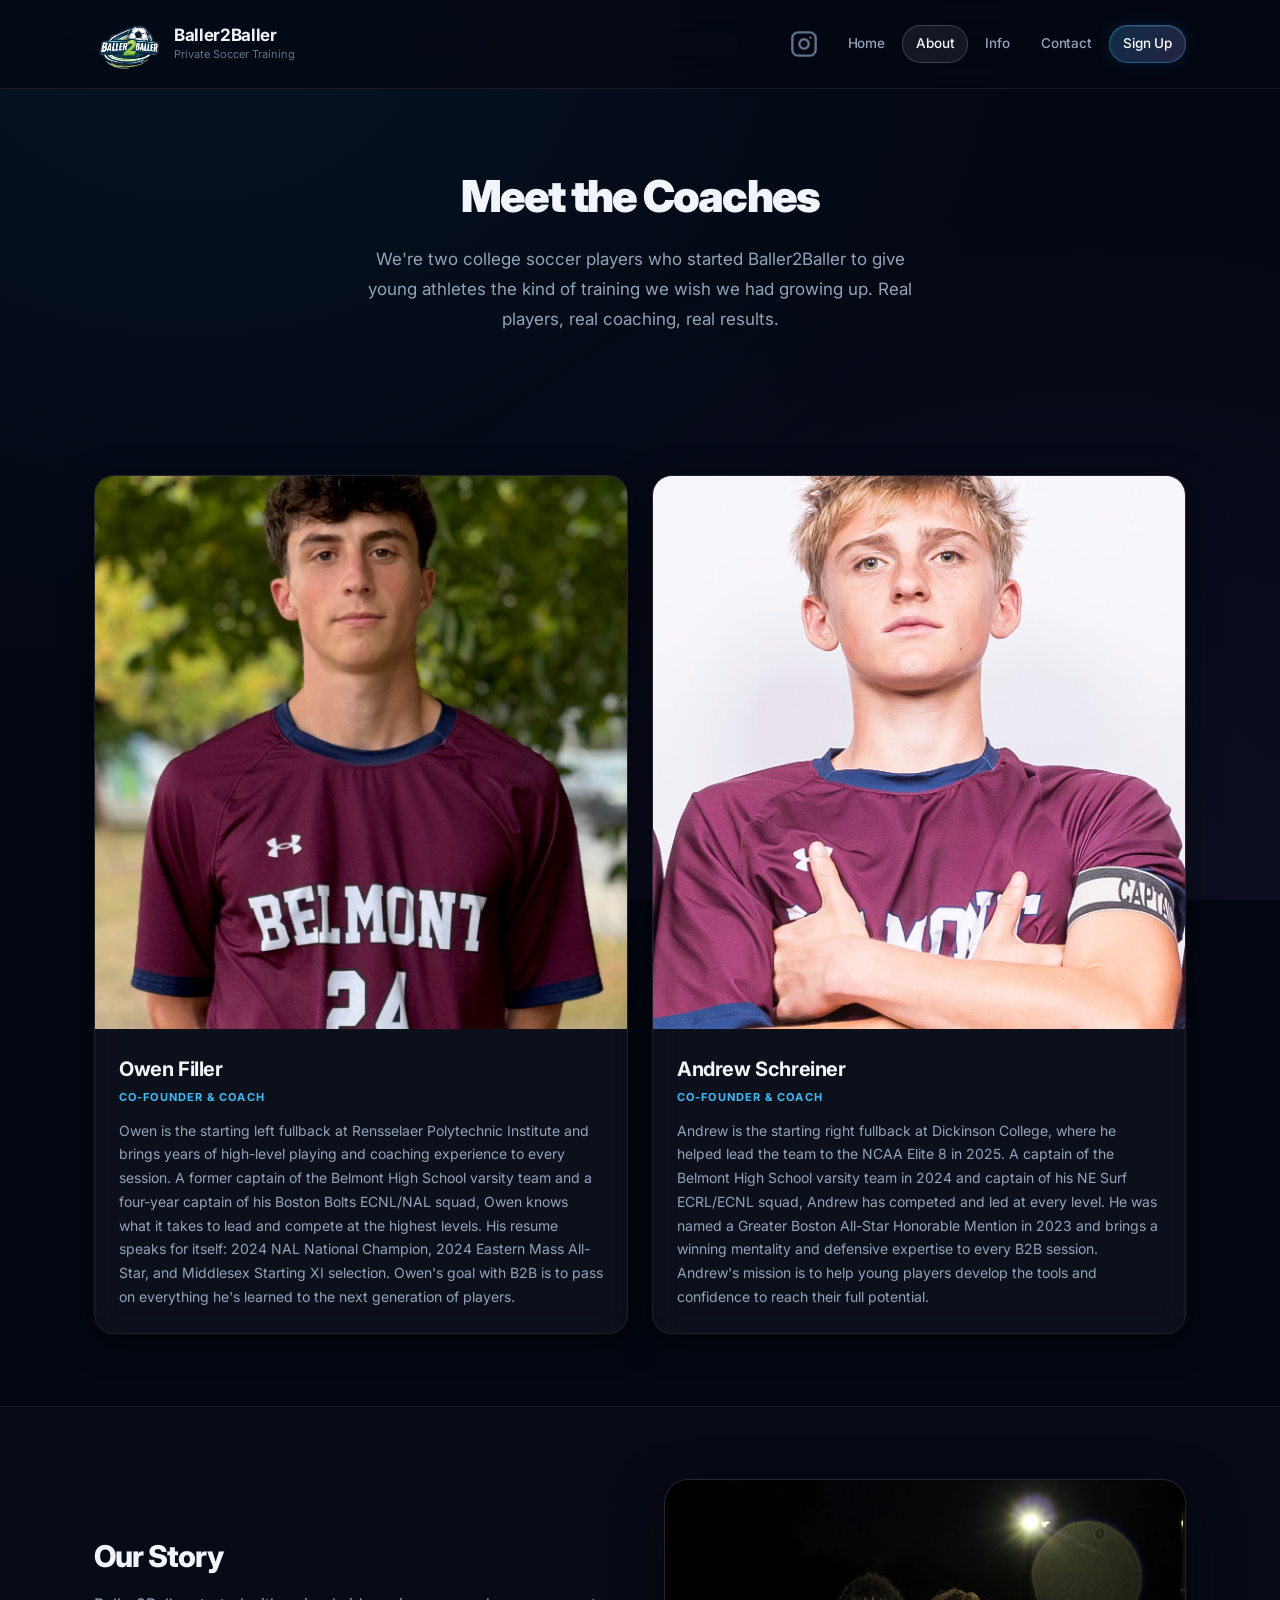
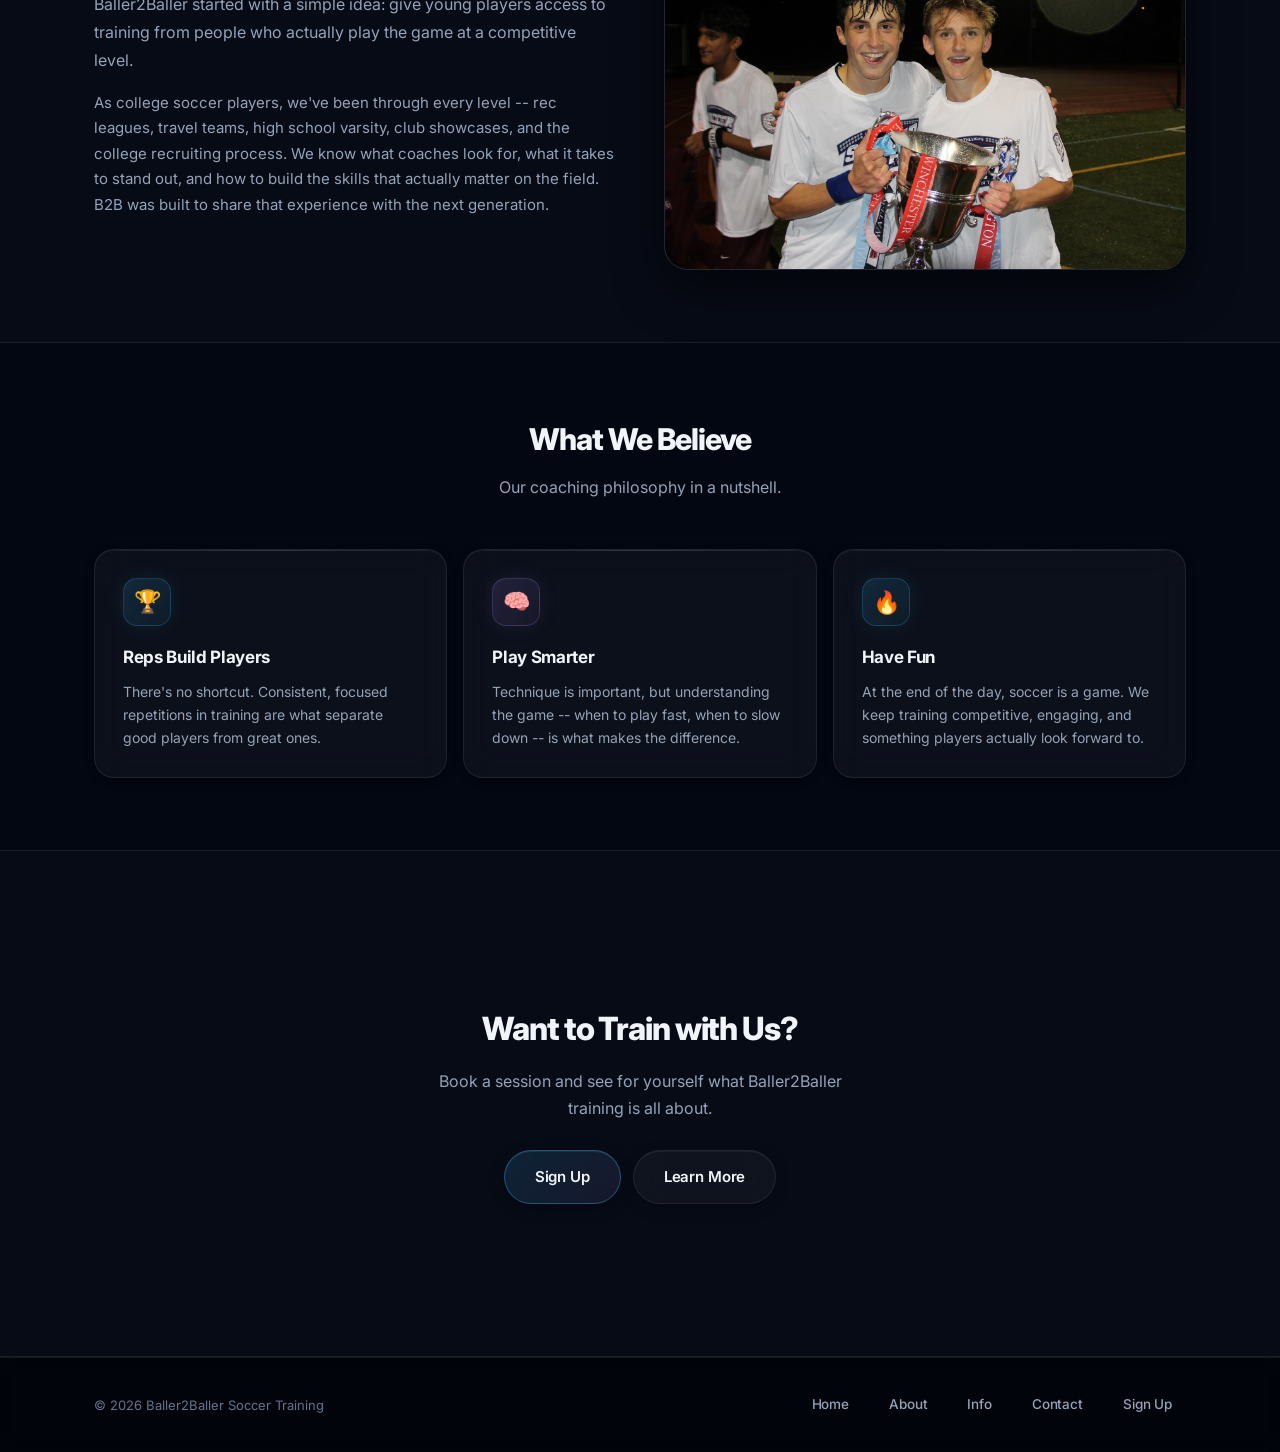
==== commit af3eab19: "Add files via upload" ====
--- a/b2b-about.html
+++ b/b2b-about.html
@@ -7,7 +7,7 @@
   <link rel="preconnect" href="https://fonts.googleapis.com">
   <link rel="preconnect" href="https://fonts.gstatic.com" crossorigin>
   <link href="https://fonts.googleapis.com/css2?family=Inter:wght@400;500;600;700;800&display=swap" rel="stylesheet">
-  <link rel="stylesheet" href="b2b-styles.css?v=2">
+  <link rel="stylesheet" href="b2b-styles.css?v=5">
 </head>
 <body>
 
--- a/b2b-styles.css
+++ b/b2b-styles.css
@@ -1,32 +1,40 @@
 /* ========================================
-   Baller2Baller (B2B) Soccer Training
-   Modern & Minimal Design System
+   Baller2Baller — Premium Redesign v5
    ======================================== */
 
 *, *::before, *::after { box-sizing: border-box; margin: 0; padding: 0; }
 
 :root {
-  --bg: #0a0e13;
-  --surface: #111820;
-  --card: #151c27;
-  --card-hover: #1a2233;
-  --text: #f0f1f3;
+  --bg: #030712;
+  --surface: #0a1628;
+  --glass: rgba(255,255,255,0.04);
+  --glass-md: rgba(255,255,255,0.07);
+  --glass-hover: rgba(255,255,255,0.09);
+  --glass-border: rgba(255,255,255,0.08);
+  --glass-border-hover: rgba(255,255,255,0.18);
+
+  --accent: #38bdf8;
+  --accent-2: #a78bfa;
+  --accent-glow: rgba(56,189,248,0.15);
+  --accent-border: rgba(56,189,248,0.35);
+  --violet-glow: rgba(167,139,250,0.12);
+  --violet-border: rgba(167,139,250,0.3);
+
+  --text: #f1f5f9;
   --text-secondary: #94a3b8;
-  --accent: #22c55e;
-  --accent-glow: rgba(34, 197, 94, 0.15);
-  --accent-border: rgba(34, 197, 94, 0.4);
-  --purple: #8b5cf6;
-  --purple-glow: rgba(139, 92, 246, 0.12);
-  --border: rgba(255, 255, 255, 0.08);
-  --border-hover: rgba(255, 255, 255, 0.15);
+  --muted: #64748b;
+
   --radius: 16px;
   --radius-sm: 10px;
   --radius-full: 999px;
   --font: 'Inter', -apple-system, BlinkMacSystemFont, 'Segoe UI', sans-serif;
-  --transition: 0.25s cubic-bezier(0.4, 0, 0.2, 1);
-}
-
-/* Base */
+  --transition: 0.2s cubic-bezier(0.4,0,0.2,1);
+
+  --shadow-sm: 0 2px 8px rgba(0,0,0,0.4);
+  --shadow-md: 0 8px 32px rgba(0,0,0,0.5);
+  --shadow-lg: 0 16px 48px rgba(0,0,0,0.6);
+}
+
 html { scroll-behavior: smooth; }
 
 body {
@@ -36,10 +44,13 @@
   line-height: 1.6;
   min-height: 100vh;
   -webkit-font-smoothing: antialiased;
+  background-image:
+    radial-gradient(ellipse at 15% 0%, rgba(56,189,248,0.07) 0%, transparent 55%),
+    radial-gradient(ellipse at 85% 100%, rgba(167,139,250,0.07) 0%, transparent 55%);
+  background-attachment: fixed;
 }
 
 img { max-width: 100%; display: block; }
-img.brand-logo-img { width: 44px !important; height: 44px !important; max-width: 44px !important; object-fit: contain !important; flex-shrink: 0; border-radius: 10px; }
 a { color: inherit; text-decoration: none; }
 
 .container {
@@ -48,104 +59,87 @@
   padding: 0 24px;
 }
 
-/* ---- Header / Nav ---- */
+/* ---- Header ---- */
 .site-header {
   position: sticky;
   top: 0;
   z-index: 100;
-  background: rgba(10, 14, 19, 0.88);
-  backdrop-filter: blur(16px);
-  -webkit-backdrop-filter: blur(16px);
-  border-bottom: 1px solid var(--border);
-  padding-left: 20px;
-  padding-right: 20px;
+  background: rgba(3,7,18,0.75);
+  backdrop-filter: blur(28px);
+  -webkit-backdrop-filter: blur(28px);
+  border-bottom: 1px solid var(--glass-border);
 }
 
 .header-inner {
   display: flex;
   align-items: center;
   justify-content: space-between;
-  padding: 16px 24px;
+  padding: 10px 24px;
   gap: 16px;
 }
 
 .brand {
   display: flex;
   align-items: center;
-  gap: 14px;
-}
-
-.brand-logo {
-  width: 44px;
-  height: 44px;
-  border-radius: 12px;
-  background: linear-gradient(135deg, var(--accent), #16a34a);
-  display: grid;
-  place-items: center;
-  font-weight: 800;
-  font-size: 16px;
-  color: #fff;
-  flex-shrink: 0;
-}
-
-.brand-logo-img {
-  width: 44px;
-  height: 44px;
-  min-width: 44px;
-  max-width: 44px;
-  border-radius: 10px;
-  object-fit: contain;
-  flex-shrink: 0;
-}
+  gap: 12px;
+}
+
+img.brand-logo-img { width:68px; height:68px; max-width:68px; object-fit:contain; flex-shrink:0; }
+.brand-logo-img { width:68px; height:68px; min-width:68px; max-width:68px; object-fit:contain; flex-shrink:0; }
 
 .brand-text h1 {
-  font-size: 18px;
+  font-size: 17px;
   font-weight: 700;
+  letter-spacing: -0.02em;
   line-height: 1.2;
 }
 
 .brand-text p {
-  font-size: 12px;
-  color: var(--text-secondary);
+  font-size: 11px;
+  color: var(--muted);
   margin-top: 1px;
 }
 
 .nav {
   display: flex;
   align-items: center;
-  gap: 6px;
+  gap: 3px;
 }
 
 .nav-link {
-  padding: 8px 14px;
-  border-radius: var(--radius-sm);
-  font-size: 14px;
+  padding: 7px 13px;
+  border-radius: var(--radius-full);
+  font-size: 13.5px;
   font-weight: 500;
   color: var(--text-secondary);
   border: 1px solid transparent;
   transition: var(--transition);
+  letter-spacing: -0.01em;
 }
 
 .nav-link:hover {
   color: var(--text);
-  background: rgba(255, 255, 255, 0.04);
-  border-color: var(--border);
+  background: var(--glass-md);
+  border-color: var(--glass-border);
 }
 
 .nav-link.active {
   color: var(--text);
-  background: rgba(255, 255, 255, 0.06);
-  border-color: var(--border-hover);
+  background: var(--glass-md);
+  border-color: var(--glass-border-hover);
 }
 
 .nav-cta {
-  color: var(--accent) !important;
-  border-color: var(--accent-border) !important;
-  background: var(--accent-glow) !important;
+  color: #fff !important;
+  background: linear-gradient(135deg, rgba(56,189,248,0.22), rgba(167,139,250,0.22)) !important;
+  border-color: rgba(56,189,248,0.38) !important;
+  box-shadow: 0 0 18px rgba(56,189,248,0.12), inset 0 1px 0 rgba(255,255,255,0.1) !important;
 }
 
 .nav-cta:hover {
-  background: rgba(34, 197, 94, 0.22) !important;
+  background: linear-gradient(135deg, rgba(56,189,248,0.32), rgba(167,139,250,0.32)) !important;
+  box-shadow: 0 0 28px rgba(56,189,248,0.2), inset 0 1px 0 rgba(255,255,255,0.15) !important;
+  transform: translateY(-1px);
 }
 
 .instagram-link {
@@ -153,26 +147,30 @@
   align-items: center;
   justify-content: center;
   color: var(--muted);
-  margin-left: auto;
-  margin-right: 12px;
-  transition: color 0.2s;
+  margin-right: 6px;
+  padding: 6px;
+  border-radius: var(--radius-full);
+  border: 1px solid transparent;
+  transition: var(--transition);
 }
 
 .instagram-link:hover {
   color: #e1306c;
-}
-
-/* Mobile nav toggle */
+  background: rgba(225,48,108,0.1);
+  border-color: rgba(225,48,108,0.25);
+}
+
 .nav-toggle {
   display: none;
-  background: none;
-  border: 1px solid var(--border);
+  background: var(--glass);
+  border: 1px solid var(--glass-border);
   border-radius: var(--radius-sm);
   color: var(--text);
   padding: 8px 10px;
   cursor: pointer;
   font-size: 20px;
   line-height: 1;
+  backdrop-filter: blur(8px);
 }
 
 /* ---- Buttons ---- */
@@ -180,65 +178,86 @@
   display: inline-flex;
   align-items: center;
   gap: 8px;
-  padding: 12px 22px;
-  border-radius: var(--radius-sm);
-  font-size: 15px;
+  padding: 12px 24px;
+  border-radius: var(--radius-full);
+  font-size: 14px;
   font-weight: 600;
-  border: 1px solid var(--accent-border);
-  background: var(--accent-glow);
+  letter-spacing: -0.01em;
+  border: 1px solid rgba(56,189,248,0.35);
+  background: linear-gradient(135deg, rgba(56,189,248,0.14), rgba(167,139,250,0.1));
   color: var(--text);
   cursor: pointer;
   transition: var(--transition);
+  backdrop-filter: blur(12px);
+  box-shadow: 0 4px 16px rgba(0,0,0,0.3), inset 0 1px 0 rgba(255,255,255,0.08);
+  position: relative;
+  overflow: hidden;
+}
+
+.btn::after {
+  content: '';
+  position: absolute;
+  inset: 0;
+  background: linear-gradient(135deg, rgba(56,189,248,0.2), rgba(167,139,250,0.15));
+  opacity: 0;
+  transition: var(--transition);
+  border-radius: inherit;
 }
 
 .btn:hover {
-  background: rgba(34, 197, 94, 0.25);
-  transform: translateY(-1px);
-}
+  transform: translateY(-2px);
+  border-color: rgba(56,189,248,0.55);
+  box-shadow: 0 8px 28px rgba(0,0,0,0.35), 0 0 24px rgba(56,189,248,0.18), inset 0 1px 0 rgba(255,255,255,0.12);
+}
+
+.btn:hover::after { opacity: 1; }
 
 .btn-ghost {
-  border-color: var(--border);
-  background: rgba(255, 255, 255, 0.03);
-}
+  border-color: var(--glass-border);
+  background: var(--glass);
+  box-shadow: 0 4px 16px rgba(0,0,0,0.2), inset 0 1px 0 rgba(255,255,255,0.05);
+}
+
+.btn-ghost::after { display: none; }
 
 .btn-ghost:hover {
-  background: rgba(255, 255, 255, 0.07);
-  border-color: var(--border-hover);
+  border-color: var(--glass-border-hover);
+  background: var(--glass-md);
+  box-shadow: 0 8px 24px rgba(0,0,0,0.3), inset 0 1px 0 rgba(255,255,255,0.1);
 }
 
 .btn-lg {
-  padding: 14px 28px;
-  font-size: 16px;
-  border-radius: var(--radius);
+  padding: 14px 30px;
+  font-size: 15px;
 }
 
 /* ---- Sections ---- */
-.section {
-  padding: 64px 0;
-}
+.section { padding: 72px 0; }
 
 .section-alt {
-  background: rgba(255, 255, 255, 0.02);
-  border-top: 1px solid var(--border);
-  border-bottom: 1px solid var(--border);
+  background: rgba(255,255,255,0.015);
+  border-top: 1px solid var(--glass-border);
+  border-bottom: 1px solid var(--glass-border);
 }
 
 .section-title {
-  font-size: 28px;
-  font-weight: 700;
-  margin-bottom: 8px;
+  font-size: 30px;
+  font-weight: 800;
+  margin-bottom: 10px;
+  letter-spacing: -0.035em;
 }
 
 .section-subtitle {
   color: var(--text-secondary);
   font-size: 16px;
-  margin-bottom: 32px;
+  margin-bottom: 36px;
   max-width: 600px;
+  line-height: 1.75;
 }
 
 .section-header {
   text-align: center;
-  margin-bottom: 40px;
+  margin-bottom: 48px;
 }
 
 .section-header .section-subtitle {
@@ -246,9 +265,9 @@
   margin-right: auto;
 }
 
-/* ---- Hero (Home Page) ---- */
+/* ---- Hero ---- */
 .hero {
-  padding: 80px 0 60px;
+  padding: 96px 0 72px;
   position: relative;
   overflow: hidden;
 }
@@ -256,32 +275,61 @@
 .hero::before {
   content: '';
   position: absolute;
-  top: -50%;
-  left: 50%;
-  transform: translateX(-50%);
-  width: 600px;
-  height: 600px;
-  background: radial-gradient(circle, rgba(34, 197, 94, 0.06) 0%, transparent 70%);
+  top: -120px;
+  left: -80px;
+  width: 700px;
+  height: 700px;
+  background: radial-gradient(circle, rgba(56,189,248,0.08) 0%, transparent 65%);
+  pointer-events: none;
+}
+
+.hero::after {
+  content: '';
+  position: absolute;
+  bottom: -80px;
+  right: -80px;
+  width: 500px;
+  height: 500px;
+  background: radial-gradient(circle, rgba(167,139,250,0.08) 0%, transparent 65%);
   pointer-events: none;
 }
 
 .hero-grid {
   display: grid;
   grid-template-columns: 1.1fr 0.9fr;
-  gap: 40px;
-  align-items: center;
+  gap: 56px;
+  align-items: center;
+  position: relative;
+  z-index: 1;
+}
+
+.hero-eyebrow {
+  display: inline-flex;
+  align-items: center;
+  gap: 8px;
+  font-size: 12px;
+  font-weight: 600;
+  text-transform: uppercase;
+  letter-spacing: 0.1em;
+  color: var(--accent);
+  border: 1px solid rgba(56,189,248,0.25);
+  background: rgba(56,189,248,0.08);
+  padding: 5px 14px;
+  border-radius: var(--radius-full);
+  margin-bottom: 20px;
+  backdrop-filter: blur(8px);
 }
 
 .hero-title {
-  font-size: 48px;
-  font-weight: 800;
-  line-height: 1.08;
-  margin-bottom: 16px;
-  letter-spacing: -0.02em;
+  font-size: 54px;
+  font-weight: 900;
+  line-height: 1.05;
+  margin-bottom: 20px;
+  letter-spacing: -0.04em;
 }
 
 .hero-title .highlight {
-  background: linear-gradient(135deg, var(--accent), #4ade80);
+  background: linear-gradient(135deg, var(--accent) 0%, var(--accent-2) 100%);
   -webkit-background-clip: text;
   -webkit-text-fill-color: transparent;
   background-clip: text;
@@ -290,52 +338,50 @@
 .hero-text {
   color: var(--text-secondary);
   font-size: 17px;
-  margin-bottom: 24px;
-  max-width: 480px;
-  line-height: 1.7;
+  margin-bottom: 28px;
+  max-width: 460px;
+  line-height: 1.78;
 }
 
 .hero-actions {
   display: flex;
   gap: 12px;
   flex-wrap: wrap;
-  margin-bottom: 28px;
+  margin-bottom: 32px;
 }
 
 .hero-badges {
   display: flex;
-  gap: 10px;
+  gap: 8px;
   flex-wrap: wrap;
 }
 
 .badge {
-  border: 1px solid var(--border);
-  background: rgba(255, 255, 255, 0.03);
-  padding: 6px 14px;
+  border: 1px solid var(--glass-border);
+  background: var(--glass);
+  backdrop-filter: blur(8px);
+  padding: 5px 14px;
   border-radius: var(--radius-full);
-  font-size: 13px;
+  font-size: 12px;
+  font-weight: 500;
   color: var(--text-secondary);
 }
 
 /* ---- Image Containers ---- */
 .image-frame {
-  border: 1px solid var(--border);
-  border-radius: var(--radius);
-  background: rgba(255, 255, 255, 0.02);
+  border: 1px solid var(--glass-border);
+  border-radius: 24px;
+  background: var(--glass);
   overflow: hidden;
   position: relative;
   aspect-ratio: 4 / 3;
-}
-
-.image-frame img {
-  width: 100%;
-  height: 100%;
-  object-fit: cover;
-}
-
-.image-frame.tall { aspect-ratio: 3 / 4; }
+  box-shadow: var(--shadow-lg), inset 0 1px 0 rgba(255,255,255,0.05);
+}
+
+.image-frame img { width:100%; height:100%; object-fit:cover; }
+.image-frame.tall { aspect-ratio: 3/4; }
 .image-frame.square { aspect-ratio: 1; }
-.image-frame.wide { aspect-ratio: 16 / 9; }
+.image-frame.wide { aspect-ratio: 16/9; }
 
 .image-placeholder {
   position: absolute;
@@ -350,473 +396,333 @@
   gap: 8px;
 }
 
-.image-placeholder .icon {
-  font-size: 32px;
-  opacity: 0.4;
-}
-
-.image-placeholder p {
-  font-size: 13px;
-  opacity: 0.7;
-}
+.image-placeholder .icon { font-size: 32px; opacity: 0.3; }
+.image-placeholder p { font-size: 13px; opacity: 0.6; }
 
 /* ---- Cards ---- */
 .card-grid {
   display: grid;
-  grid-template-columns: repeat(3, 1fr);
+  grid-template-columns: repeat(3,1fr);
   gap: 16px;
 }
 
 .card {
-  border: 1px solid var(--border);
-  border-radius: var(--radius);
-  background: var(--card);
-  padding: 24px;
-  transition: var(--transition);
+  border: 1px solid var(--glass-border);
+  border-radius: 20px;
+  background: var(--glass);
+  backdrop-filter: blur(16px);
+  padding: 28px;
+  transition: var(--transition);
+  box-shadow: var(--shadow-sm), inset 0 1px 0 rgba(255,255,255,0.04);
+  position: relative;
+  overflow: hidden;
+}
+
+.card::before {
+  content: '';
+  position: absolute;
+  top: 0; left: 0; right: 0;
+  height: 1px;
+  background: linear-gradient(90deg, transparent, rgba(255,255,255,0.12), transparent);
 }
 
 .card:hover {
-  border-color: var(--border-hover);
-  background: var(--card-hover);
-  transform: translateY(-2px);
+  border-color: var(--glass-border-hover);
+  background: var(--glass-hover);
+  transform: translateY(-4px);
+  box-shadow: var(--shadow-md), inset 0 1px 0 rgba(255,255,255,0.07);
 }
 
 .card-icon {
-  width: 44px;
-  height: 44px;
-  border-radius: 12px;
+  width: 48px;
+  height: 48px;
+  border-radius: 14px;
   display: grid;
   place-items: center;
-  font-size: 20px;
-  margin-bottom: 16px;
-  background: var(--accent-glow);
-  border: 1px solid var(--accent-border);
+  font-size: 22px;
+  margin-bottom: 18px;
+  background: linear-gradient(135deg, rgba(56,189,248,0.15), rgba(56,189,248,0.06));
+  border: 1px solid rgba(56,189,248,0.2);
+  box-shadow: 0 0 20px rgba(56,189,248,0.1);
 }
 
 .card-icon.purple {
-  background: var(--purple-glow);
-  border-color: rgba(139, 92, 246, 0.3);
-}
-
-.card h3 {
-  font-size: 18px;
-  font-weight: 600;
-  margin-bottom: 8px;
-}
-
-.card p {
-  color: var(--text-secondary);
-  font-size: 14px;
-  line-height: 1.6;
-}
+  background: linear-gradient(135deg, rgba(167,139,250,0.15), rgba(167,139,250,0.06));
+  border-color: rgba(167,139,250,0.2);
+  box-shadow: 0 0 20px rgba(167,139,250,0.1);
+}
+
+.card h3 { font-size: 17px; font-weight: 700; margin-bottom: 8px; letter-spacing: -0.02em; }
+.card p { color: var(--text-secondary); font-size: 14px; line-height: 1.65; }
 
 /* ---- Split Layout ---- */
-.split {
-  display: grid;
-  grid-template-columns: 1fr 1fr;
-  gap: 40px;
-  align-items: center;
-}
-
+.split { display: grid; grid-template-columns: 1fr 1fr; gap: 48px; align-items: center; }
 .split-reverse { direction: rtl; }
 .split-reverse > * { direction: ltr; }
 
-/* ---- Coach Bio Cards (About Page) ---- */
+/* ---- Coach Cards ---- */
 .coach-card {
-  border: 1px solid var(--border);
-  border-radius: var(--radius);
-  background: var(--card);
+  border: 1px solid var(--glass-border);
+  border-radius: 20px;
+  background: var(--glass);
+  backdrop-filter: blur(16px);
   overflow: hidden;
-}
-
-.coach-image {
-  aspect-ratio: 1 / 1.04;
-  background: rgba(255, 255, 255, 0.02);
-  position: relative;
-  overflow: hidden;
-}
-
-.coach-image img {
-  width: 100%;
-  height: 100%;
-  object-fit: cover;
-}
-
-.coach-info {
-  padding: 24px;
-}
-
-.coach-info h3 {
-  font-size: 20px;
-  font-weight: 700;
-  margin-bottom: 4px;
-}
+  box-shadow: var(--shadow-md), inset 0 1px 0 rgba(255,255,255,0.04);
+  transition: var(--transition);
+}
+
+.coach-card:hover {
+  transform: translateY(-4px);
+  border-color: var(--glass-border-hover);
+  box-shadow: var(--shadow-lg);
+}
+
+.coach-image { aspect-ratio: 1/1.04; background: var(--glass); position: relative; overflow: hidden; }
+.coach-image img { width:100%; height:100%; object-fit:cover; }
+.coach-info { padding: 24px; }
+
+.coach-info h3 { font-size: 20px; font-weight: 700; margin-bottom: 4px; letter-spacing: -0.02em; }
 
 .coach-role {
   color: var(--accent);
-  font-size: 13px;
-  font-weight: 600;
+  font-size: 11px;
+  font-weight: 700;
   text-transform: uppercase;
-  letter-spacing: 0.05em;
+  letter-spacing: 0.1em;
   margin-bottom: 12px;
 }
 
-.coach-bio {
-  color: var(--text-secondary);
-  font-size: 14px;
-  line-height: 1.7;
-}
-
-.coaches-grid {
-  display: grid;
-  grid-template-columns: 1fr 1fr;
-  gap: 24px;
-}
+.coach-bio { color: var(--text-secondary); font-size: 14px; line-height: 1.7; }
+.coaches-grid { display: grid; grid-template-columns: 1fr 1fr; gap: 24px; }
 
 /* ---- Info Page ---- */
-.info-block {
-  display: grid;
-  grid-template-columns: 1fr 1fr;
-  gap: 40px;
-  align-items: center;
-  padding: 48px 0;
-}
-
-.info-block:not(:last-child) {
-  border-bottom: 1px solid var(--border);
-}
-
-.info-block.reverse {
-  direction: rtl;
-}
-
-.info-block.reverse > * {
-  direction: ltr;
-}
-
-.info-content h3 {
-  font-size: 24px;
-  font-weight: 700;
-  margin-bottom: 12px;
-}
-
-.info-content p {
-  color: var(--text-secondary);
-  font-size: 15px;
-  line-height: 1.7;
-  margin-bottom: 12px;
-}
-
-.info-list {
-  list-style: none;
-  margin-top: 16px;
-}
-
-.info-list li {
-  color: var(--text-secondary);
-  font-size: 14px;
-  padding: 8px 0;
-  padding-left: 20px;
-  position: relative;
-}
-
+.info-block { display: grid; grid-template-columns: 1fr 1fr; gap: 48px; align-items: center; padding: 56px 0; }
+.info-block:not(:last-child) { border-bottom: 1px solid var(--glass-border); }
+.info-block.reverse { direction: rtl; }
+.info-block.reverse > * { direction: ltr; }
+
+.info-content h3 { font-size: 26px; font-weight: 800; margin-bottom: 14px; letter-spacing: -0.03em; }
+.info-content p { color: var(--text-secondary); font-size: 15px; line-height: 1.75; margin-bottom: 12px; }
+
+.info-list { list-style: none; margin-top: 16px; }
+.info-list li { color: var(--text-secondary); font-size: 14px; padding: 9px 0; padding-left: 22px; position: relative; }
 .info-list li::before {
   content: '';
   position: absolute;
-  left: 0;
-  top: 50%;
+  left: 0; top: 50%;
   transform: translateY(-50%);
-  width: 8px;
-  height: 8px;
+  width: 7px; height: 7px;
   border-radius: 50%;
   background: var(--accent);
-  opacity: 0.6;
-}
-
-/* ---- Signup / Embed Page ---- */
-.embed-section {
-  margin-bottom: 48px;
-}
+  opacity: 0.75;
+  box-shadow: 0 0 8px rgba(56,189,248,0.5);
+}
+
+/* ---- Signup ---- */
+.embed-section { margin-bottom: 52px; }
 
 .embed-label {
-  font-size: 13px;
-  font-weight: 600;
+  font-size: 11px;
+  font-weight: 700;
   text-transform: uppercase;
-  letter-spacing: 0.06em;
+  letter-spacing: 0.1em;
   color: var(--accent);
-  margin-bottom: 12px;
+  margin-bottom: 14px;
 }
 
 .embed-container {
-  border: 1px solid var(--border);
-  border-radius: var(--radius);
-  background: var(--card);
+  border: 1px solid var(--glass-border);
+  border-radius: 20px;
+  background: var(--glass);
+  backdrop-filter: blur(16px);
   overflow: hidden;
   min-height: 500px;
   position: relative;
-}
+  box-shadow: var(--shadow-md);
+}
+
+.embed-container iframe { width:100%; height:100%; min-height:500px; border:none; display:block; }
 
 .coming-soon-placeholder {
-  border: 2px dashed var(--border);
-  border-radius: var(--radius);
-  background: var(--card);
-  padding: 48px 24px;
+  border: 1px dashed rgba(56,189,248,0.25);
+  border-radius: 20px;
+  background: var(--glass);
+  backdrop-filter: blur(16px);
+  padding: 56px 24px;
   text-align: center;
   display: flex;
   flex-direction: column;
   align-items: center;
-  gap: 10px;
-}
-
-.coming-soon-title {
-  font-size: 1.1rem;
-  font-weight: 600;
-  color: var(--text);
-  margin: 0;
-}
-
-.coming-soon-body {
-  color: var(--muted);
-  max-width: 420px;
-  margin: 0;
-}
-
-.embed-container iframe {
-  width: 100%;
-  height: 100%;
-  min-height: 500px;
-  border: none;
-  display: block;
-}
-
-.embed-placeholder {
-  display: flex;
-  flex-direction: column;
-  align-items: center;
-  justify-content: center;
-  min-height: 500px;
-  color: var(--text-secondary);
-  text-align: center;
-  padding: 40px;
   gap: 12px;
 }
 
-.embed-placeholder .embed-icon {
-  font-size: 48px;
-  opacity: 0.3;
-}
-
-.embed-placeholder h4 {
-  font-size: 18px;
-  color: var(--text);
-}
-
-.embed-placeholder p {
-  font-size: 14px;
-  max-width: 400px;
-}
-
-.embed-placeholder code {
-  background: rgba(255, 255, 255, 0.06);
-  padding: 4px 10px;
-  border-radius: 6px;
-  font-size: 13px;
-  color: var(--accent);
-}
-
-/* ---- Page Hero (inner pages) ---- */
-.page-hero {
-  padding: 60px 0 32px;
-  text-align: center;
-}
-
-.page-hero h2 {
-  font-size: 40px;
-  font-weight: 800;
-  margin-bottom: 12px;
-  letter-spacing: -0.02em;
-}
-
-.page-hero p {
-  color: var(--text-secondary);
-  font-size: 17px;
-  max-width: 560px;
-  margin: 0 auto 24px;
-  line-height: 1.7;
-}
+.coming-soon-title { font-size: 1.1rem; font-weight: 700; color: var(--text); margin: 0; }
+.coming-soon-body { color: var(--text-secondary); max-width: 420px; margin: 0; font-size: 15px; line-height: 1.7; }
+
+/* ---- Page Hero ---- */
+.page-hero { padding: 72px 0 40px; text-align: center; position: relative; }
+.page-hero h2 { font-size: 44px; font-weight: 900; margin-bottom: 14px; letter-spacing: -0.04em; }
+.page-hero p { color: var(--text-secondary); font-size: 17px; max-width: 560px; margin: 0 auto 28px; line-height: 1.75; }
 
 /* ---- CTA Block ---- */
-.cta-block {
-  text-align: center;
-  padding: 64px 24px;
-}
-
-.cta-block h3 {
-  font-size: 28px;
-  font-weight: 700;
-  margin-bottom: 12px;
-}
-
-.cta-block p {
-  color: var(--text-secondary);
-  margin-bottom: 24px;
-  max-width: 460px;
-  margin-left: auto;
-  margin-right: auto;
-}
-
-.cta-block .btn-row {
-  display: flex;
-  gap: 12px;
-  justify-content: center;
-  flex-wrap: wrap;
-}
+.cta-block { text-align: center; padding: 80px 24px; }
+.cta-block h3 { font-size: 32px; font-weight: 800; margin-bottom: 14px; letter-spacing: -0.035em; }
+.cta-block p { color: var(--text-secondary); margin-bottom: 28px; max-width: 460px; margin-left: auto; margin-right: auto; font-size: 16px; line-height: 1.7; }
+.cta-block .btn-row { display: flex; gap: 12px; justify-content: center; flex-wrap: wrap; }
 
 /* ---- Footer ---- */
 .site-footer {
-  border-top: 1px solid var(--border);
-  padding: 24px 0;
-  background: rgba(0, 0, 0, 0.3);
-}
-
-.footer-inner {
-  display: flex;
-  justify-content: space-between;
-  align-items: center;
-  gap: 16px;
-  flex-wrap: wrap;
-  font-size: 14px;
-  color: var(--text-secondary);
-}
+  border-top: 1px solid var(--glass-border);
+  padding: 28px 0;
+  background: rgba(0,0,0,0.4);
+  backdrop-filter: blur(8px);
+}
+
+.footer-inner { display: flex; justify-content: space-between; align-items: center; gap: 16px; flex-wrap: wrap; font-size: 13px; color: var(--muted); }
 
 /* ---- Pricing ---- */
-.pricing-grid {
-  display: grid;
-  grid-template-columns: repeat(2, 1fr);
-  gap: 16px;
-}
+.pricing-grid { display: grid; grid-template-columns: repeat(2,1fr); gap: 16px; }
 
 .pricing-card {
-  border: 1px solid var(--border);
-  border-radius: var(--radius);
-  background: var(--card);
+  border: 1px solid var(--glass-border);
+  border-radius: 20px;
+  background: var(--glass);
+  backdrop-filter: blur(16px);
   padding: 28px;
   transition: var(--transition);
-}
-
-.pricing-card:hover {
-  border-color: var(--border-hover);
-  background: var(--card-hover);
-  transform: translateY(-2px);
-}
+  box-shadow: var(--shadow-sm);
+}
+
+.pricing-card:hover { border-color: var(--glass-border-hover); background: var(--glass-hover); transform: translateY(-3px); }
 
 .pricing-featured {
-  border-color: var(--accent-border);
-  background: linear-gradient(135deg, rgba(34,197,94,0.08), var(--card));
-}
-
-.pricing-label {
-  font-size: 12px;
-  font-weight: 700;
+  border-color: rgba(56,189,248,0.28);
+  background: linear-gradient(135deg, rgba(56,189,248,0.08), var(--glass));
+  box-shadow: var(--shadow-sm), 0 0 32px rgba(56,189,248,0.08);
+}
+
+.pricing-label { font-size: 11px; font-weight: 700; text-transform: uppercase; letter-spacing: 0.1em; color: var(--accent); margin-bottom: 12px; }
+.pricing-price { font-size: 44px; font-weight: 900; line-height: 1; margin-bottom: 6px; letter-spacing: -0.04em; }
+.pricing-unit { font-size: 16px; font-weight: 500; color: var(--text-secondary); }
+.pricing-note { font-size: 13px; color: var(--text-secondary); margin-bottom: 18px; padding-bottom: 18px; border-bottom: 1px solid var(--glass-border); }
+.pricing-list { list-style: none; display: flex; flex-direction: column; gap: 9px; }
+.pricing-list li { font-size: 14px; color: var(--text-secondary); padding-left: 18px; position: relative; }
+.pricing-list li::before { content:''; position:absolute; left:0; top:50%; transform:translateY(-50%); width:6px; height:6px; border-radius:50%; background:var(--accent); opacity:0.7; }
+
+.pkg-discount {
+  font-size: 32px;
+  font-weight: 900;
+  background: linear-gradient(135deg, var(--accent), var(--accent-2));
+  -webkit-background-clip: text;
+  -webkit-text-fill-color: transparent;
+  background-clip: text;
+  margin-bottom: 6px;
+  letter-spacing: -0.03em;
+}
+
+.pkg-note { display:inline-block; margin-top:16px; font-size:11px; font-weight:600; text-transform:uppercase; letter-spacing:0.08em; color:var(--muted); border:1px solid var(--glass-border); border-radius:var(--radius-full); padding:4px 12px; }
+
+.pkg-best {
+  border-color: rgba(56,189,248,0.28);
+  background: linear-gradient(135deg, rgba(56,189,248,0.08), rgba(167,139,250,0.06));
+  box-shadow: var(--shadow-sm), 0 0 32px rgba(56,189,248,0.08);
+}
+
+.pkg-best-badge {
+  display: inline-block;
+  background: linear-gradient(135deg, var(--accent), var(--accent-2));
+  color: #000;
+  font-size: 10px;
+  font-weight: 800;
   text-transform: uppercase;
   letter-spacing: 0.08em;
-  color: var(--accent);
-  margin-bottom: 10px;
-}
-
-.pricing-price {
-  font-size: 42px;
-  font-weight: 800;
-  line-height: 1;
-  margin-bottom: 6px;
-  letter-spacing: -0.02em;
-}
-
-.pricing-unit {
-  font-size: 16px;
-  font-weight: 500;
-  color: var(--text-secondary);
-}
-
-.pricing-note {
-  font-size: 13px;
-  color: var(--text-secondary);
-  margin-bottom: 16px;
-  padding-bottom: 16px;
-  border-bottom: 1px solid var(--border);
-}
-
-.pricing-list {
-  list-style: none;
-  display: flex;
-  flex-direction: column;
-  gap: 8px;
-}
-
-.pricing-list li {
-  font-size: 14px;
-  color: var(--text-secondary);
-  padding-left: 18px;
-  position: relative;
-}
-
-.pricing-list li::before {
-  content: '';
-  position: absolute;
-  left: 0;
-  top: 50%;
-  transform: translateY(-50%);
-  width: 6px;
-  height: 6px;
-  border-radius: 50%;
-  background: var(--accent);
-  opacity: 0.6;
-}
-
-/* Package cards */
-.pkg-discount {
-  font-size: 28px;
-  font-weight: 800;
-  color: var(--accent);
-  margin-bottom: 6px;
-  letter-spacing: -0.02em;
-}
-
-.pkg-note {
-  display: inline-block;
-  margin-top: 16px;
-  font-size: 12px;
-  font-weight: 600;
-  text-transform: uppercase;
-  letter-spacing: 0.06em;
-  color: var(--text-secondary);
-  border: 1px solid var(--border);
-  border-radius: var(--radius-full);
-  padding: 4px 12px;
-}
-
-.pkg-best {
-  border-color: var(--accent-border);
-  background: linear-gradient(135deg, rgba(34,197,94,0.08), var(--card));
-  position: relative;
-}
-
-.pkg-best-badge {
-  display: inline-block;
-  background: var(--accent);
-  color: #000;
-  font-size: 11px;
-  font-weight: 700;
-  text-transform: uppercase;
-  letter-spacing: 0.06em;
   padding: 4px 12px;
   border-radius: var(--radius-full);
   margin-bottom: 12px;
 }
 
-@media (max-width: 640px) {
-  .pricing-grid { grid-template-columns: 1fr; }
-}
+/* ---- Contact Page ---- */
+.contact-grid { display: flex; flex-direction: column; gap: 16px; max-width: 680px; margin: 0 auto; }
+
+.contact-card {
+  display: flex;
+  align-items: center;
+  gap: 20px;
+  background: var(--glass);
+  backdrop-filter: blur(16px);
+  border: 1px solid var(--glass-border);
+  border-radius: 20px;
+  padding: 28px 24px;
+  text-decoration: none;
+  color: var(--text);
+  transition: var(--transition);
+  box-shadow: var(--shadow-sm), inset 0 1px 0 rgba(255,255,255,0.04);
+  position: relative;
+  overflow: hidden;
+}
+
+.contact-card::before {
+  content: '';
+  position: absolute;
+  top: 0; left: 0; right: 0;
+  height: 1px;
+  background: linear-gradient(90deg, transparent, rgba(255,255,255,0.12), transparent);
+}
+
+.contact-card:hover {
+  border-color: rgba(56,189,248,0.28);
+  transform: translateY(-3px);
+  box-shadow: var(--shadow-md), 0 0 32px rgba(56,189,248,0.08);
+}
+
+.contact-card-icon {
+  width: 60px; height: 60px;
+  border-radius: 16px;
+  background: linear-gradient(135deg, rgba(56,189,248,0.14), rgba(56,189,248,0.06));
+  border: 1px solid rgba(56,189,248,0.2);
+  color: var(--accent);
+  display: flex; align-items: center; justify-content: center;
+  flex-shrink: 0;
+  box-shadow: 0 0 20px rgba(56,189,248,0.1);
+}
+
+.contact-card-icon.instagram {
+  background: linear-gradient(135deg, rgba(225,48,108,0.14), rgba(225,48,108,0.06));
+  border-color: rgba(225,48,108,0.2);
+  color: #e1306c;
+  box-shadow: 0 0 20px rgba(225,48,108,0.1);
+}
+
+.contact-card-content { flex: 1; }
+.contact-card-content h3 { font-size: 18px; font-weight: 700; margin-bottom: 4px; letter-spacing: -0.02em; }
+.contact-card-handle { font-size: 13px; color: var(--accent); font-weight: 600; margin-bottom: 6px; }
+.contact-card-icon.instagram ~ .contact-card-content .contact-card-handle { color: #e1306c; }
+.contact-card-note { font-size: 13px; color: var(--text-secondary); margin: 0; line-height: 1.55; }
+.contact-card-arrow { font-size: 20px; color: var(--muted); transition: var(--transition); flex-shrink: 0; }
+.contact-card:hover .contact-card-arrow { transform: translateX(4px); color: var(--accent); }
+
+/* ---- FAQ ---- */
+.faq-list {
+  display: flex; flex-direction: column; gap: 0;
+  max-width: 680px; margin: 0 auto;
+  border: 1px solid var(--glass-border);
+  border-radius: 20px;
+  overflow: hidden;
+  backdrop-filter: blur(16px);
+  box-shadow: var(--shadow-md);
+}
+
+.faq-item {
+  padding: 22px 26px;
+  border-bottom: 1px solid var(--glass-border);
+  background: var(--glass);
+  transition: var(--transition);
+}
+
+.faq-item:hover { background: var(--glass-md); }
+.faq-item:last-child { border-bottom: none; }
+.faq-item h4 { font-size: 15px; font-weight: 600; margin-bottom: 7px; color: var(--text); letter-spacing: -0.01em; }
+.faq-item p { font-size: 14px; color: var(--text-secondary); margin: 0; line-height: 1.65; }
 
 /* ---- Utilities ---- */
 .text-center { text-align: center; }
@@ -828,17 +734,18 @@
 
 /* ---- Responsive ---- */
 @media (max-width: 900px) {
-  .hero { padding: 48px 0 32px; }
-  .hero-grid { grid-template-columns: 1fr; gap: 32px; }
-  .hero-title { font-size: 36px; }
+  .hero { padding: 56px 0 40px; }
+  .hero-grid { grid-template-columns: 1fr; gap: 36px; }
+  .hero-title { font-size: 40px; }
   .split { grid-template-columns: 1fr; gap: 32px; }
   .split-reverse { direction: ltr; }
   .card-grid { grid-template-columns: 1fr; }
   .coaches-grid { grid-template-columns: 1fr; }
-  .info-block { grid-template-columns: 1fr; gap: 24px; }
+  .info-block { grid-template-columns: 1fr; gap: 28px; }
   .info-block.reverse { direction: ltr; }
-  .page-hero h2 { font-size: 30px; }
-  .section { padding: 40px 0; }
+  .page-hero h2 { font-size: 34px; }
+  .section { padding: 48px 0; }
+  .pricing-grid { grid-template-columns: 1fr; }
 }
 
 @media (max-width: 640px) {
@@ -847,136 +754,16 @@
     display: flex;
     flex-direction: column;
     position: absolute;
-    top: 100%;
-    left: 0;
-    right: 0;
-    background: var(--surface);
-    border-bottom: 1px solid var(--border);
+    top: 100%; left: 0; right: 0;
+    background: rgba(3,7,18,0.96);
+    backdrop-filter: blur(28px);
+    border-bottom: 1px solid var(--glass-border);
     padding: 16px 24px;
-    gap: 8px;
+    gap: 6px;
   }
   .nav-toggle { display: block; }
   .header-inner { flex-wrap: wrap; }
-  .hero-title { font-size: 30px; }
+  .hero-title { font-size: 32px; }
   .hero-text { font-size: 15px; }
-}
-
-/* ---- Contact Page ---- */
-.contact-grid {
-  display: flex;
-  flex-direction: column;
-  gap: 16px;
-  max-width: 680px;
-  margin: 0 auto;
-}
-
-.contact-card {
-  display: flex;
-  align-items: center;
-  gap: 20px;
-  background: var(--card);
-  border: 1px solid var(--border);
-  border-radius: var(--radius);
-  padding: 28px 24px;
-  text-decoration: none;
-  color: var(--text);
-  transition: border-color 0.2s, transform 0.2s, box-shadow 0.2s;
-}
-
-.contact-card:hover {
-  border-color: var(--accent);
-  transform: translateY(-2px);
-  box-shadow: 0 8px 24px rgba(0,0,0,0.3);
-}
-
-.contact-card-icon {
-  width: 60px;
-  height: 60px;
-  border-radius: 14px;
-  background: rgba(74, 222, 128, 0.12);
-  color: var(--accent);
-  display: flex;
-  align-items: center;
-  justify-content: center;
-  flex-shrink: 0;
-}
-
-.contact-card-icon.instagram {
-  background: rgba(225, 48, 108, 0.12);
-  color: #e1306c;
-}
-
-.contact-card-content {
-  flex: 1;
-}
-
-.contact-card-content h3 {
-  font-size: 18px;
-  font-weight: 700;
-  margin-bottom: 4px;
-}
-
-.contact-card-handle {
-  font-size: 14px;
-  color: var(--accent);
-  font-weight: 500;
-  margin-bottom: 6px;
-}
-
-.contact-card-icon.instagram ~ .contact-card-content .contact-card-handle {
-  color: #e1306c;
-}
-
-.contact-card-note {
-  font-size: 13px;
-  color: var(--text-secondary);
-  margin: 0;
-  line-height: 1.5;
-}
-
-.contact-card-arrow {
-  font-size: 20px;
-  color: var(--muted);
-  transition: transform 0.2s, color 0.2s;
-  flex-shrink: 0;
-}
-
-.contact-card:hover .contact-card-arrow {
-  transform: translateX(4px);
-  color: var(--accent);
-}
-
-/* ---- FAQ ---- */
-.faq-list {
-  display: flex;
-  flex-direction: column;
-  gap: 0;
-  max-width: 680px;
-  margin: 0 auto;
-  border: 1px solid var(--border);
-  border-radius: var(--radius);
-  overflow: hidden;
-}
-
-.faq-item {
-  padding: 22px 24px;
-  border-bottom: 1px solid var(--border);
-}
-
-.faq-item:last-child {
-  border-bottom: none;
-}
-
-.faq-item h4 {
-  font-size: 15px;
-  font-weight: 600;
-  margin-bottom: 6px;
-  color: var(--text);
-}
-
-.faq-item p {
-  font-size: 14px;
-  color: var(--text-secondary);
-  margin: 0;
-  line-height: 1.6;
-}
+  .pricing-grid { grid-template-columns: 1fr; }
+}
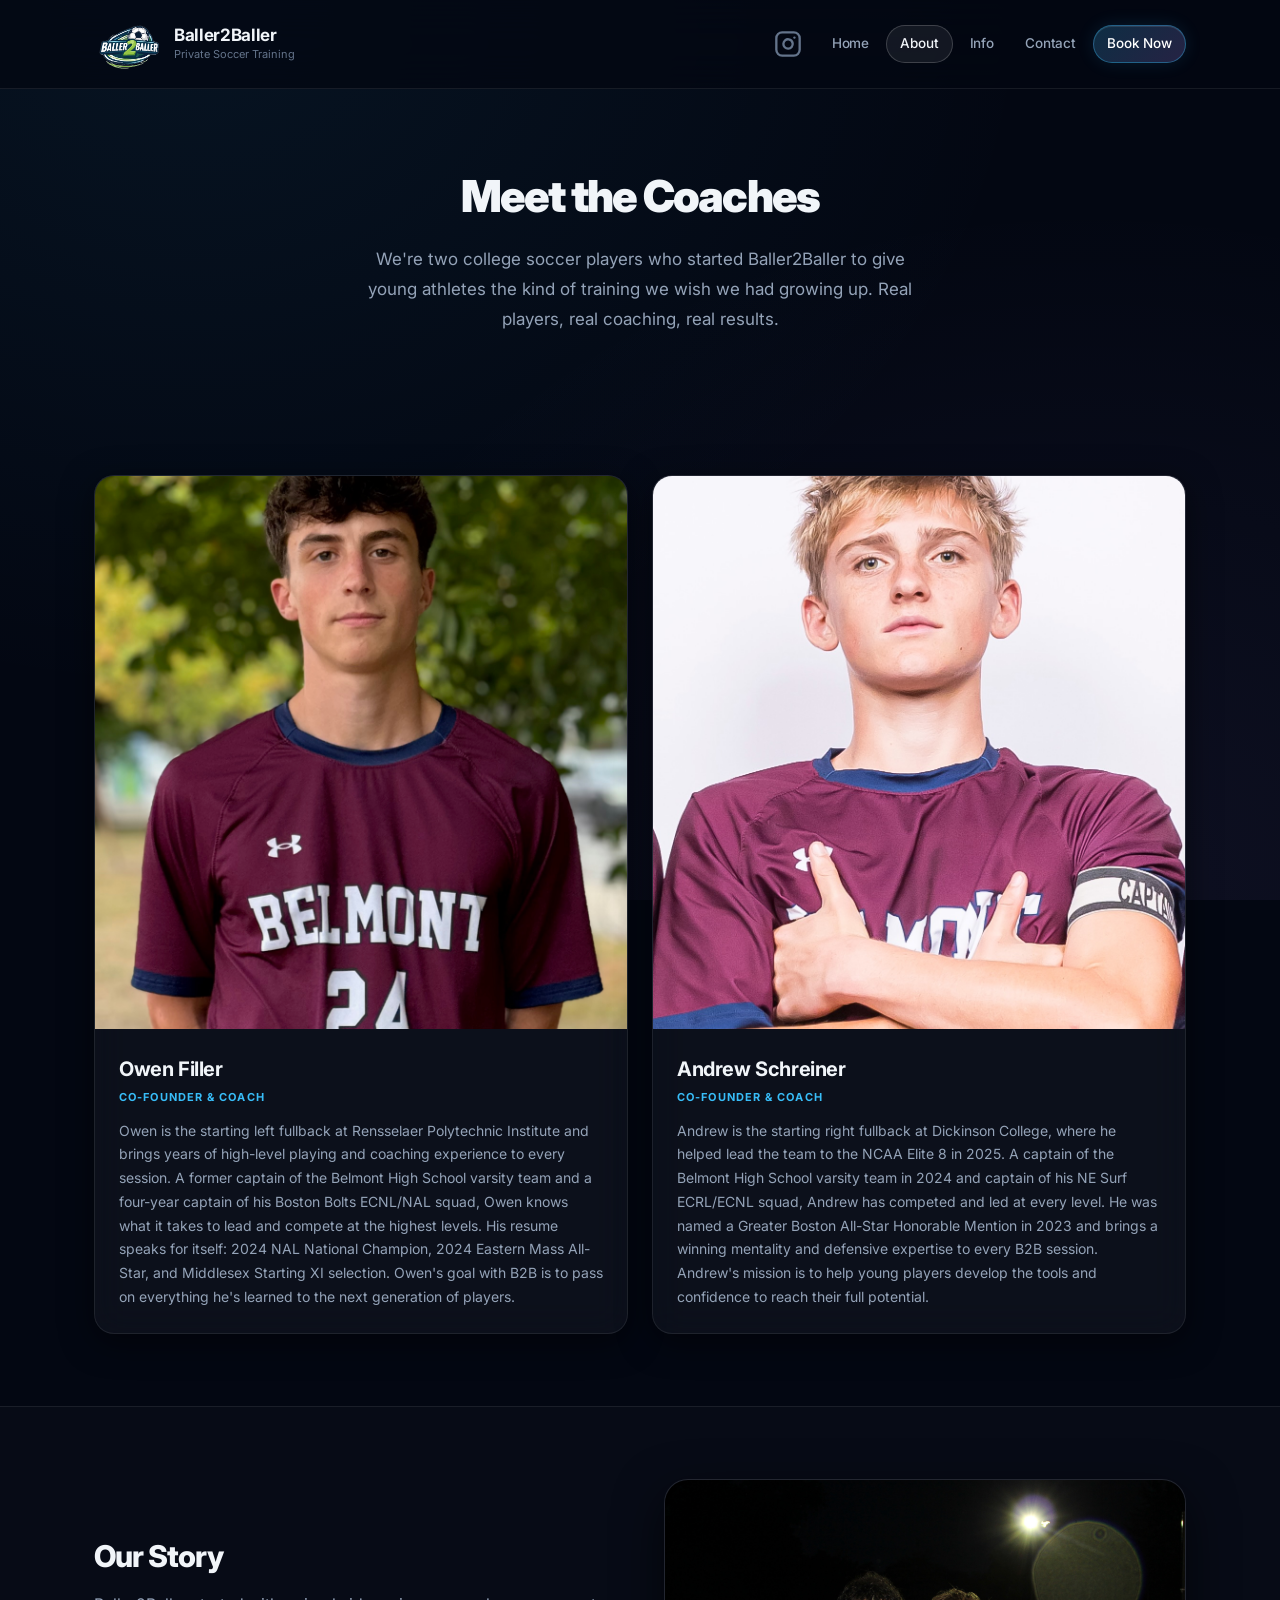
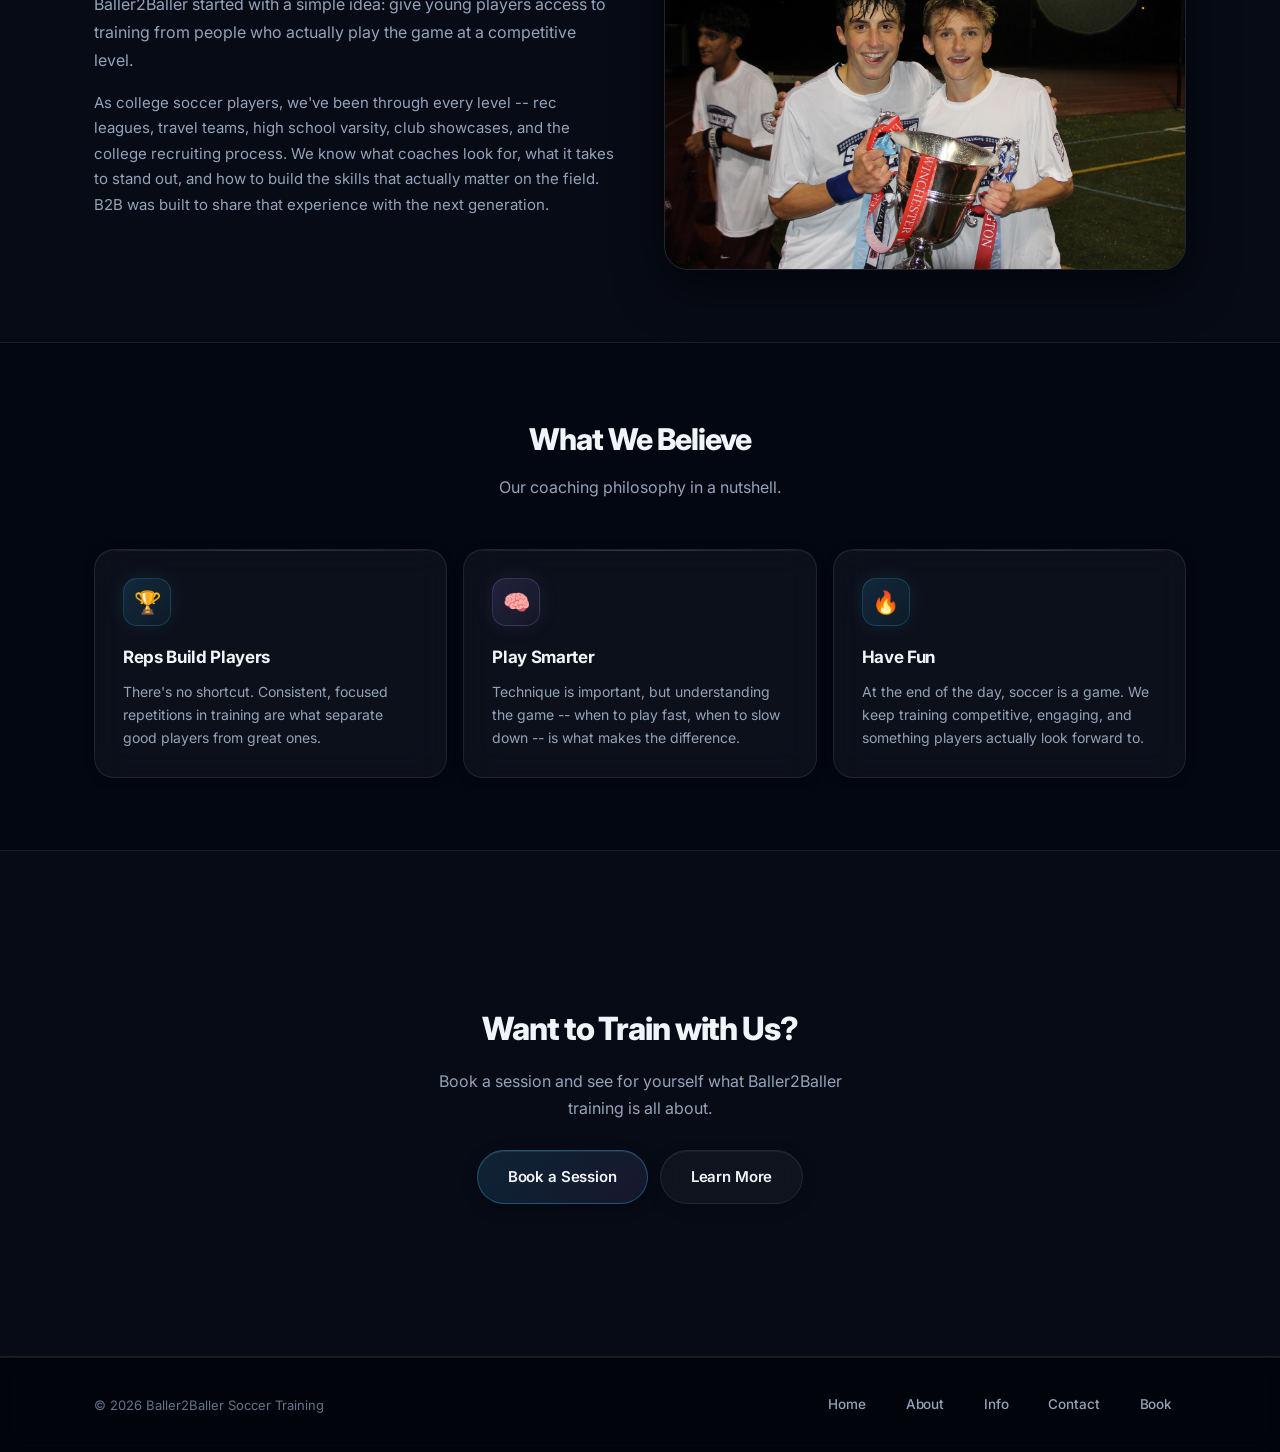
==== commit ce3fb969: "Add files via upload" ====
--- a/b2b-about.html
+++ b/b2b-about.html
@@ -35,7 +35,7 @@
         <a class="nav-link active" href="b2b-about.html">About</a>
         <a class="nav-link" href="b2b-info.html">Info</a>
         <a class="nav-link" href="b2b-contact.html">Contact</a>
-        <a class="nav-link nav-cta" href="b2b-signup.html">Sign Up</a>
+        <a class="nav-link nav-cta" href="b2b-signup.html">Book Now</a>
       </nav>
     </div>
   </header>
@@ -171,7 +171,7 @@
         <h3>Want to Train with Us?</h3>
         <p>Book a session and see for yourself what Baller2Baller training is all about.</p>
         <div class="btn-row">
-          <a class="btn btn-lg" href="b2b-signup.html">Sign Up</a>
+          <a class="btn btn-lg" href="b2b-signup.html">Book a Session</a>
           <a class="btn btn-ghost btn-lg" href="b2b-info.html">Learn More</a>
         </div>
       </div>
@@ -187,7 +187,7 @@
         <a class="nav-link" href="b2b-about.html">About</a>
         <a class="nav-link" href="b2b-info.html">Info</a>
         <a class="nav-link" href="b2b-contact.html">Contact</a>
-        <a class="nav-link" href="b2b-signup.html">Sign Up</a>
+        <a class="nav-link" href="b2b-signup.html">Book</a>
       </div>
     </div>
   </footer>
